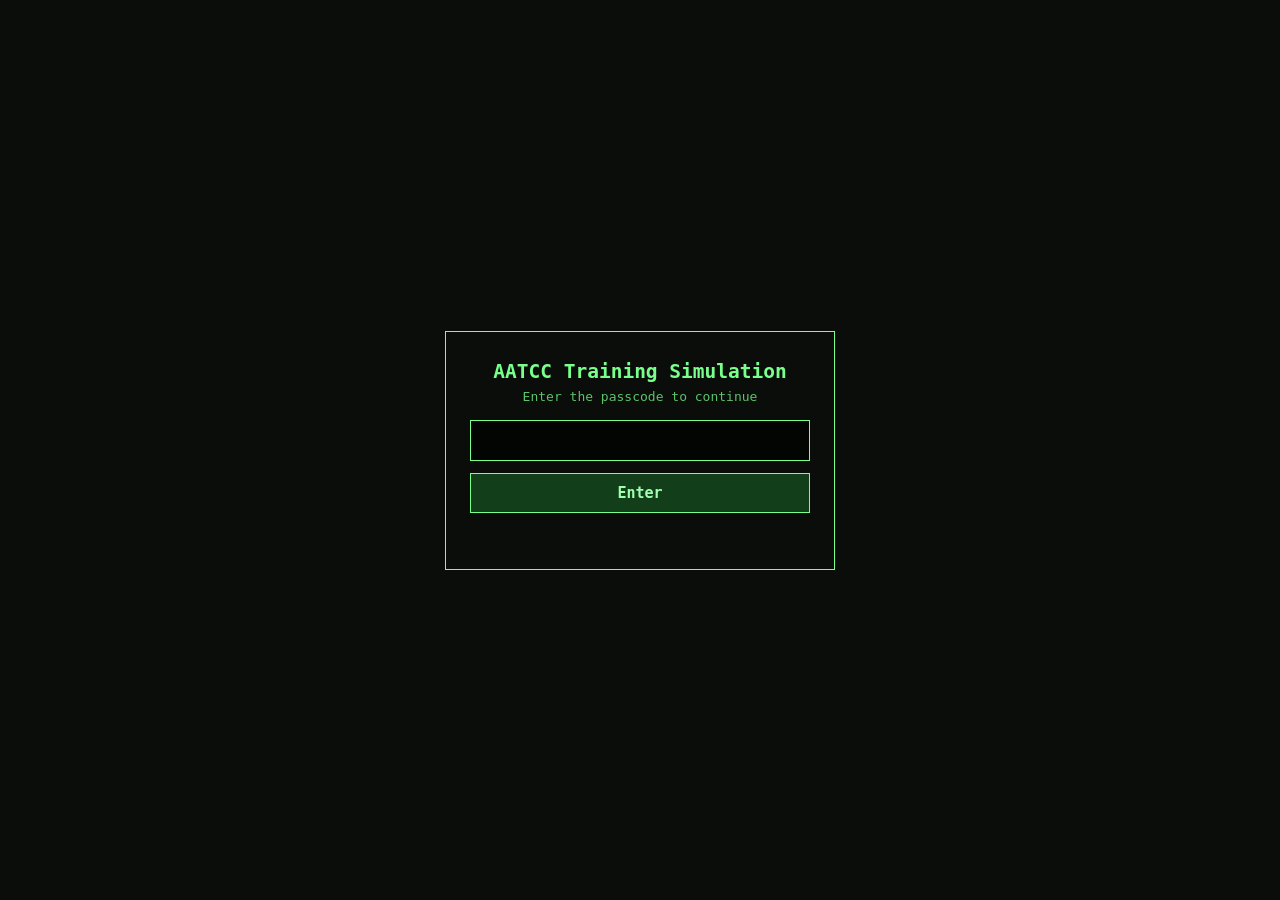
==== index.html @ 436583aa "v97: SPLAT-T range/bearing lines (T start/hold, C clear) on Marshal, Approach and Instructor via sha" ====
<!doctype html><html><head>
<script src="gate.js"></script>
<link rel="apple-touch-icon" href="apple-touch-icon.png">
<link rel="icon" type="image/png" sizes="192x192" href="approach-192.png">
<meta name="apple-mobile-web-app-title" content="AATCC Training Simulation Prototype"><meta charset="utf-8"><meta name="viewport" content="width=device-width,initial-scale=1"><title>AATCC Training Simulation Prototype</title><meta name="theme-color" content="#0b0d0b"><style>body{background:#0b0d0b;color:rgb(120,255,140);font-family:monospace;text-align:center;padding:40px}a{display:block;margin:20px auto;max-width:320px;padding:18px;border:1px solid rgb(120,255,140);color:rgb(120,255,140);text-decoration:none;font-size:20px}a.intro{border-color:#ffbf3c;color:#ffd27a;background:#1a1606;margin-bottom:34px}a.intro small,a.pbk small{display:block;font-size:13px;opacity:.8;margin-top:4px}a.pbk{margin-top:34px;border-color:#7fe3ff;color:#a8efff;background:#06161a}
#bHelp{display:block;margin:14px auto 0;max-width:320px;width:100%;padding:12px;background:transparent;border:1px dashed rgba(120,255,140,.6);color:rgba(160,255,175,.85);font:16px monospace;cursor:pointer}#bHelp:hover,a:hover{background:#0f1a10}
#hov{position:fixed;inset:0;background:rgba(3,6,3,.88);display:none;align-items:flex-start;justify-content:center;overflow-y:auto;z-index:50;padding:24px 12px}#hov.open{display:flex}
#hp{position:relative;max-width:680px;width:100%;text-align:left;background:#0b0d0b;border:1px solid rgb(120,255,140);padding:18px 20px 20px;line-height:1.5;font-size:14px;color:rgb(190,255,200)}
#hp h2{margin:0 0 4px;color:rgb(120,255,140);font-size:20px}#hp h3{margin:18px 0 6px;color:rgb(120,255,140);font-size:15px;border-bottom:1px solid rgba(120,255,140,.3);padding-bottom:3px}
#hp p{margin:6px 0}#hp ul{margin:4px 0;padding-left:20px}#hp li{margin:3px 0}#hp b{color:#eaffee}#hp code{background:#142014;padding:0 4px;border:1px solid rgba(120,255,140,.3)}
#hp a{display:inline;margin:0;padding:0;border:0;font-size:inherit;text-decoration:underline;max-width:none}
.tabs{display:flex;gap:6px;margin:10px 0 2px}.tabs button,.act{font:14px monospace;background:#0f1a10;color:rgb(160,255,175);border:1px solid rgba(120,255,140,.55);padding:7px 12px;cursor:pointer}.tabs button.on{background:#123a18;color:#eaffee;border-color:rgb(120,255,140)}
.act.warn{border-color:#ff5a6e;color:#ff8a9a;background:#1a0a0d}.act:hover{filter:brightness(1.2)}
#hx{position:absolute;top:10px;right:10px;font:18px monospace;background:transparent;color:rgb(120,255,140);border:1px solid rgba(120,255,140,.5);width:34px;height:34px;cursor:pointer}
.pos{display:inline-block;min-width:92px;font-weight:bold}.red{color:#ff5a6e}.slv{color:#c9ced6}.prp{color:#b48cff}.cop{color:#e0915a}.ins{color:#2ee6e6}
.set{display:flex;align-items:center;justify-content:space-between;gap:12px;padding:10px 0;border-bottom:1px solid rgba(120,255,140,.15)}.set small{display:block;opacity:.7}
.set input[type=checkbox]{width:22px;height:22px;accent-color:rgb(120,255,140)}#setMsg{min-height:1.4em;color:#ffd27a;margin-top:10px}
details{margin:6px 0;border:1px solid rgba(120,255,140,.2);padding:6px 10px}summary{cursor:pointer;color:#eaffee}
</style></head><body><h1>AATCC Training Simulation Prototype</h1><a class="intro" href="intro.html" target="_blank" rel="noopener">New here? Start the Intro<small>A guided first mission: the scope, the flow and phraseology</small></a><a href="instructor-controller.html" target="_blank" rel="noopener">Instructor</a><a href="final-controller-par-restyled.html" target="_blank" rel="noopener">Final</a><a href="approach-controller.html" target="_blank" rel="noopener">Approach</a><a href="marshal-controller.html" target="_blank" rel="noopener">Marshal</a>
<a class="pbk" href="playbook.html" target="_blank" rel="noopener">📖 Phraseology Playbook<small>The right calls for each position, with examples</small></a>
<button id="bHelp" type="button">⚙ Settings / Help</button>
<div id="hov" role="dialog" aria-modal="true" aria-label="Settings and help"><div id="hp">
<button id="hx" type="button" title="Close (Esc)">✕</button>
<h2>Settings / Help</h2>
<div class="tabs"><button type="button" data-t="help" class="on">Help</button><button type="button" data-t="set">Settings</button></div>
<div id="tHelp">
<h3>The positions</h3>
<ul>
<li><span class="pos red">Marshal</span> Red frequency. Checks arriving aircraft in, assigns marshal holding (radial, DME, angels) and expected approach times.</li>
<li><span class="pos slv">Approach</span> Silver frequency. Aircraft launch from the ship; you take radar contact, vector them, pass traffic and hand them to Final.</li>
<li><span class="pos prp">Final</span> <span class="prp">Purple</span> / <span class="cop">Copper</span> frequencies. Precision approach (PAR): course and glidepath calls down to the deck.</li>
<li><span class="pos ins">Instructor</span> Watches and commands the aircraft on the other scopes, pauses the sim, cuts radar and chooses when the next aircraft checks in.</li>
</ul>
<h3>Linking positions</h3>
<p>Open several positions in separate tabs or windows <b>on the same device and browser</b>. Choose <b>Link ON</b> on each start screen and they share traffic and the same BRC: <b>Link Marshal ↔ Approach</b> lets Marshal hand aircraft to Approach ("go silver"), where they check in on Silver; <b>Link to Final Control</b> on Marshal and Approach, and <b>Link to Marshal / Approach</b> on Final, let both hand aircraft to Final at the same time ("go purple"). Open the Instructor in another tab and pick Marshal, Approach or both; Final is always linked to it.</p>
<h3>Voice and microphone</h3>
<ul>
<li>Use <b>Chrome</b> (desktop or Android) or <b>Safari</b> (iPhone / iPad / Mac). Other browsers may not support speech recognition.</li>
<li>Allow the microphone when the browser asks. If you blocked it, re-enable it in the site settings (the lock or "aA" icon in the address bar).</li>
<li>Push to talk: <b>hold SPACE</b> or the big mic button, speak the whole call, then release.</li>
<li>Speak at a normal pace in a quiet room. Every scope also accepts typed commands.</li>
</ul>
<h3>Scope keys: SPLAT-T (Marshal, Approach, Instructor)</h3>
<ul>
<li>Point the mouse at a target and press <b>T</b>: a dashed line runs from the aircraft to the pointer with its bearing and range (<code>045/12.3 NM</code>).</li>
<li>Press <b>T</b> again to hold it: the end stays fixed and the line follows the aircraft, so the numbers update as it flies.</li>
<li>Press <b>C</b> over a line's aircraft or end to clear that line, anywhere else on the scope to clear all. Keys work only with the mouse on the scope and the command box empty.</li>
</ul>
<h3>Shorthand typing</h3>
<p>In a scope's command box, type <code>?</code> and press Enter to see the shorthand cheat sheet for that position.</p>
<h3>Data blocks (Marshal &amp; Approach)</h3>
<p>Accepted aircraft get a letter in the order you accept them, shown with a short callsign (<code>A LT21</code>). Type the letter first to talk to it: <code>A h270</code>. Ground speed is hidden at the start of each sim; type <code>gsp</code> once and it shows on every data block, including aircraft that arrive later. Type <code>gsp</code> again to hide it. One arrival per sim shows up as a primary target only: click it, then <code>sqn</code> (squawk normal) or <code>sq4521</code> brings its data block back.</p>
<h3>New to ATC?</h3>
<p>Start with the <a href="intro.html" target="_blank" rel="noopener">Intro</a>: a guided first mission with Aero covering the scope, the flow and phraseology.</p>
<h3>FAQ / troubleshooting</h3>
<details><summary>How do I get the latest version?</summary><p>Refresh the page (pull down on iPhone / iPad, or Ctrl+R / Cmd+R). The app always loads the newest files when you are online.</p></details>
<details><summary>Something still looks old or broken</summary><p>Open <b>Settings → Clear app cache and reload</b>. If that does not help, use <b>Reset all saved trainer data</b>.</p></details>
<details><summary>Positions are not linking</summary><p>All positions must be open in the same browser on the same device, with Link ON chosen on each start screen. Reload a tab that shows "not detected".</p></details>
<details><summary>Add it to my iPhone / iPad home screen</summary><p>In Safari tap <b>Share</b> → <b>Add to Home Screen</b>. Each position opens full screen like an app.</p></details>
<details><summary>The microphone does not work</summary><p>Check that the browser has microphone permission, that no other app is using the mic, and that you are using Chrome or Safari. You can always type the call instead.</p></details>
</div>
<div id="tSet" style="display:none">
<h3>Voice (all positions)</h3>
<div class="set"><label for="cOut">Pilot voices (spoken replies)<small>Applies to Marshal, Approach and Final</small></label><input type="checkbox" id="cOut"></div>
<div class="set"><label for="cIn">Voice input (push-to-talk)<small>Applies to Marshal, Approach and Final</small></label><input type="checkbox" id="cIn"></div>
<h3>App data</h3>
<div class="set"><span>Clear app cache and reload<small>Downloads fresh copies of every page (fixes an out-of-date app)</small></span><button type="button" class="act" id="bCache">Clear cache</button></div>
<div class="set"><span>Reset all saved trainer data<small>Clears saved settings, zoom, tutorials seen and link choice on this device. You stay signed in.</small></span><button type="button" class="act warn" id="bReset">Reset</button></div>
<div class="set"><span>Sign out<small>You will need the passcode again on this device</small></span><button type="button" class="act warn" id="bOut">Sign out</button></div>
<div id="setMsg"></div>
</div>
</div></div>
<script>
(function () {
  var $ = function (id) { return document.getElementById(id); }, ov = $('hov'), GATE = 'aatccGate', SK = ['mc_settings_v1', 'fcpar_settings_v1'];
  function tab(t) { document.querySelectorAll('.tabs button').forEach(function (b) { b.classList.toggle('on', b.dataset.t === t); }); $('tHelp').style.display = t === 'help' ? '' : 'none'; $('tSet').style.display = t === 'set' ? '' : 'none'; }
  function rd(k) { try { return JSON.parse(localStorage.getItem(k) || '{}') || {}; } catch (e) { return {}; } }
  function cur(f) { return SK.every(function (k) { return rd(k)[f] !== false; }); }
  function put(f, v) { SK.forEach(function (k) { var o = rd(k); o[f] = v; try { localStorage.setItem(k, JSON.stringify(o)); } catch (e) {} }); msg((f === 'voiceOut' ? 'Pilot voices ' : 'Voice input ') + (v ? 'on' : 'off') + ' for all positions. Reload any open position tab.'); }
  function msg(s) { $('setMsg').textContent = s; }
  function open(t) { $('cOut').checked = cur('voiceOut'); $('cIn').checked = cur('voiceIn'); msg(''); tab(t || 'help'); ov.classList.add('open'); }
  function close() { ov.classList.remove('open'); }
  $('bHelp').onclick = function () { open('help'); };
  $('hx').onclick = close; ov.addEventListener('click', function (e) { if (e.target === ov) close(); });
  addEventListener('keydown', function (e) { if (e.key === 'Escape' && ov.classList.contains('open')) close(); });
  document.querySelectorAll('.tabs button').forEach(function (b) { b.onclick = function () { tab(b.dataset.t); }; });
  $('cOut').onchange = function () { put('voiceOut', $('cOut').checked); };
  $('cIn').onchange = function () { put('voiceIn', $('cIn').checked); };
  $('bReset').onclick = function () {
    if (!confirm('Reset all saved trainer data on this device? Settings, zoom, tutorials seen and link choice go back to defaults. You stay signed in.')) return;
    var keep = null; try { keep = localStorage.getItem(GATE); localStorage.clear(); if (keep != null) localStorage.setItem(GATE, keep); } catch (e) {}
    try { sessionStorage.clear(); } catch (e) {}
    $('cOut').checked = $('cIn').checked = true; msg('Saved trainer data reset. Reload any open position tab.');
  };
  $('bOut').onclick = function () { if (!confirm('Sign out on this device?')) return; try { localStorage.removeItem(GATE); } catch (e) {} location.reload(); };
  $('bCache').onclick = function () {
    msg('Clearing cache…');
    var p = [];
    if (window.caches) p.push(caches.keys().then(function (ks) { return Promise.all(ks.map(function (k) { return caches.delete(k); })); }));
    if (navigator.serviceWorker) p.push(navigator.serviceWorker.getRegistrations().then(function (rs) { return Promise.all(rs.map(function (r) { return r.unregister(); })); }));
    Promise.all(p).catch(function () {}).then(function () { location.reload(); });
  };
  if (location.hash === '#help' || location.hash === '#settings') open(location.hash === '#settings' ? 'set' : 'help');
  window.__help = { open: open, close: close };
})();
</script>
</body></html>
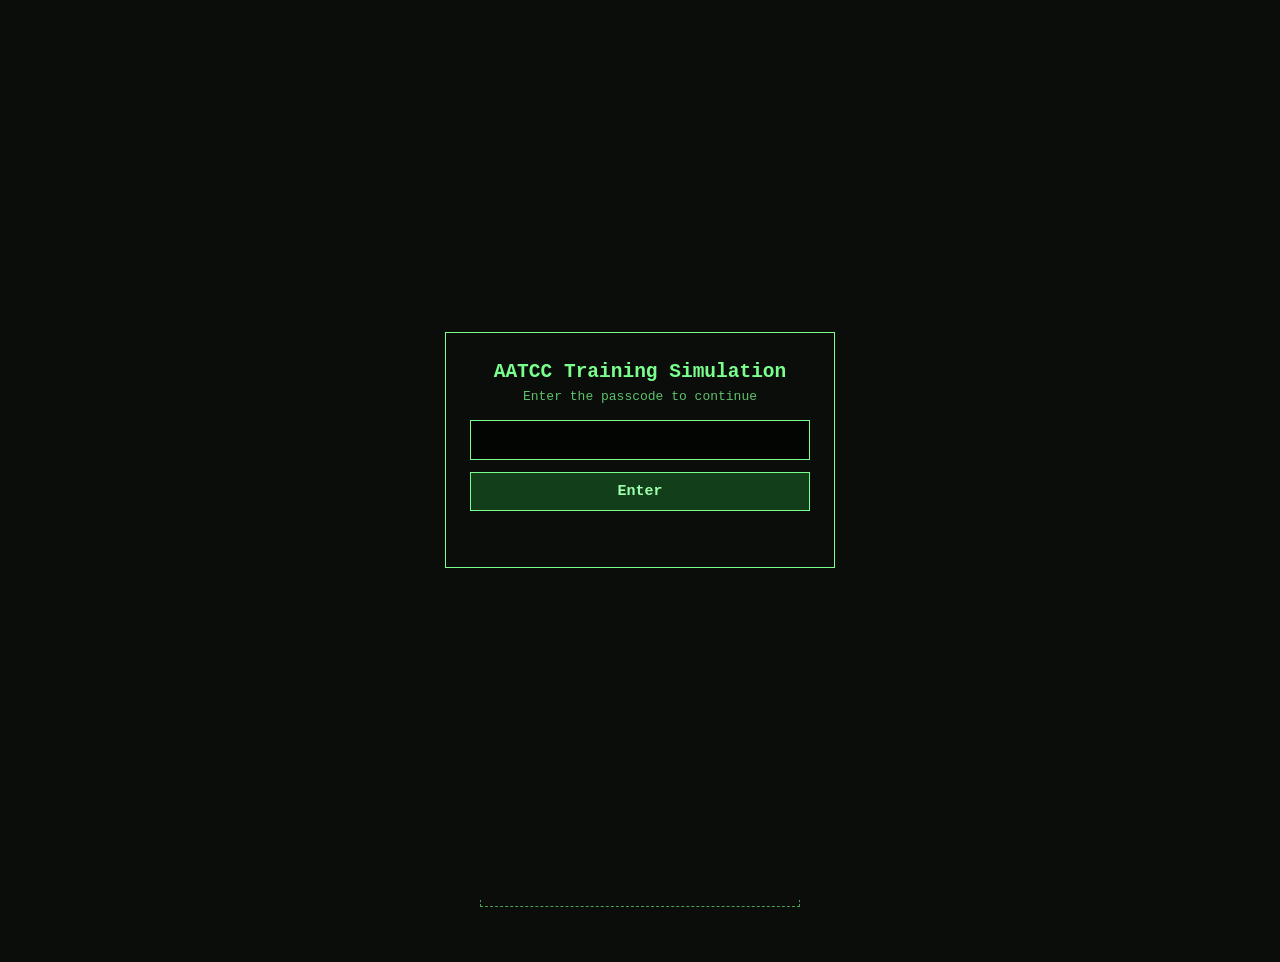
==== commit 46588bfa: "v114: Departure scope (Gator Departure, Teal), departures launch outbound, check-in hooks stubbed; T" ====
--- a/index.html
+++ b/index.html
@@ -1,5 +1,6 @@
 <!doctype html><html><head>
 <script src="gate.js"></script>
+<script src="shorthand.js"></script>
 <link rel="apple-touch-icon" href="apple-touch-icon.png">
 <link rel="icon" type="image/png" sizes="192x192" href="approach-192.png">
 <meta name="apple-mobile-web-app-title" content="AATCC Training Simulation Prototype"><meta charset="utf-8"><meta name="viewport" content="width=device-width,initial-scale=1"><title>AATCC Training Simulation Prototype</title><meta name="theme-color" content="#0b0d0b"><style>body{background:#0b0d0b;color:rgb(120,255,140);font-family:monospace;text-align:center;padding:40px}a{display:block;margin:20px auto;max-width:320px;padding:18px;border:1px solid rgb(120,255,140);color:rgb(120,255,140);text-decoration:none;font-size:20px}a.intro{border-color:#ffbf3c;color:#ffd27a;background:#1a1606;margin-bottom:34px}a.intro small,a.pbk small{display:block;font-size:13px;opacity:.8;margin-top:4px}a.pbk{margin-top:34px;border-color:#7fe3ff;color:#a8efff;background:#06161a}
@@ -16,8 +17,23 @@
 .set{display:flex;align-items:center;justify-content:space-between;gap:12px;padding:10px 0;border-bottom:1px solid rgba(120,255,140,.15)}.set small{display:block;opacity:.7}
 .set input[type=checkbox]{width:22px;height:22px;accent-color:rgb(120,255,140)}#setMsg{min-height:1.4em;color:#ffd27a;margin-top:10px}
 details{margin:6px 0;border:1px solid rgba(120,255,140,.2);padding:6px 10px}summary{cursor:pointer;color:#eaffee}
-</style></head><body><h1>AATCC Training Simulation Prototype</h1><a class="intro" href="intro.html" target="_blank" rel="noopener">New here? Start the Intro<small>A guided first mission: the scope, the flow and phraseology</small></a><a href="instructor-controller.html" target="_blank" rel="noopener">Instructor</a><a href="final-controller-par-restyled.html" target="_blank" rel="noopener">Final</a><a href="approach-controller.html" target="_blank" rel="noopener">Approach</a><a href="marshal-controller.html" target="_blank" rel="noopener">Marshal</a>
-<a class="pbk" href="playbook.html" target="_blank" rel="noopener">📖 Phraseology Playbook<small>The right calls for each position, with examples</small></a>
+#shIdx{max-width:680px;margin:14px auto 0;text-align:left;border:1px solid #ffd27a88;background:#141206;padding:0}
+#shIdx>summary{padding:14px 16px;color:#ffd27a;font-size:18px;text-align:center;list-style-position:inside}#shIdx>summary small{display:block;font-size:13px;opacity:.8;margin-top:4px;color:#ffe2a8}
+#shIdx[open]>summary{border-bottom:1px solid #ffd27a44}
+#shQ{display:block;width:calc(100% - 24px);margin:10px 12px 4px;padding:9px 10px;font:15px monospace;background:#030503;color:#eaffee;border:1px solid rgb(120,255,140);outline:none;box-sizing:border-box}
+.shTip{margin:6px 12px;font-size:12.5px;color:rgba(190,255,200,.8);line-height:1.45}.shTip b{color:#eaffee}
+#shList{padding:2px 12px 6px}.shr{display:grid;grid-template-columns:84px 1fr;gap:2px 10px;padding:6px 0;border-bottom:1px solid rgba(120,255,140,.15);font-size:13.5px;line-height:1.4}
+.shr code{color:#ffd27a;font-weight:bold;word-break:break-all}.shr span{color:#eaffee}.shr small{grid-column:2;font-size:11px;color:rgba(160,255,175,.65)}
+.shNo{color:#ffd27a;padding:8px 0}
+#shIdx a.shAll{font-size:14px;padding:10px;margin:8px 12px 12px;max-width:none;text-align:center}
+</style></head><body><h1>AATCC Training Simulation Prototype</h1><a class="intro" href="intro.html" target="_blank" rel="noopener">New here? Start the Intro<small>A guided first mission: the scope, the flow and phraseology</small></a><a href="instructor-controller.html" target="_blank" rel="noopener">Instructor</a><a href="final-controller-par-restyled.html" target="_blank" rel="noopener">Final</a><a href="departure-controller.html" target="_blank" rel="noopener">Departure</a><a href="approach-controller.html" target="_blank" rel="noopener">Approach</a><a href="marshal-controller.html" target="_blank" rel="noopener">Marshal</a>
+<a class="pbk" href="playbook.html" target="_blank" rel="noopener">Phraseology Playbook<small>The right calls for each position, with examples</small></a>
+<details id="shIdx"><summary>Shorthand Commands<small>Every typed code and what it expands to</small></summary>
+<input id="shQ" type="search" placeholder="Search codes, e.g. heading, angels, lh2" autocomplete="off" aria-label="Search shorthand codes">
+<p class="shTip">Typed in a scope's command box only. Start with a callsign (<b>lt21</b>, <b>ea48</b>, helos <b>vn312</b>, digits <b>21</b>, or an accept letter <b>A</b>), then chain codes with spaces: <b>lt21 l180 ta1.2 du</b>. Type <b>?</b> on a scope to see the list there.</p>
+<div id="shList"></div>
+<a class="shAll" href="playbook.html#shorthand" target="_blank" rel="noopener">Open the list in the Playbook</a>
+</details>
 <button id="bHelp" type="button">⚙ Settings / Help</button>
 <div id="hov" role="dialog" aria-modal="true" aria-label="Settings and help"><div id="hp">
 <button id="hx" type="button" title="Close (Esc)">✕</button>
@@ -104,4 +120,20 @@
   window.__help = { open: open, close: close };
 })();
 </script>
+<script>
+(function () {   // v101: shorthand list, generated from shorthand.js so it stays in sync
+  var $ = function (id) { return document.getElementById(id); };
+  var P = { marshal: 'Marshal', approach: 'Approach', final: 'Final' };
+  var rows = []; try { rows = window.Shorthand && Shorthand.rows ? Shorthand.rows() : []; } catch (e) {}
+  function esc(s) { return String(s).replace(/&/g, '&amp;').replace(/</g, '&lt;').replace(/>/g, '&gt;'); }
+  function draw() {
+    var q = ($('shQ').value || '').trim().toLowerCase(), w = q.split(/\s+/).filter(Boolean);
+    var hit = rows.filter(function (r) { var t = (r.code + ' ' + r.meaning + ' ' + (r.expands || '') + ' ' + r.scopes.join(' ')).toLowerCase(); return w.every(function (x) { return t.indexOf(x) >= 0; }); });
+    $('shList').innerHTML = hit.length ? hit.map(function (r) { return '<div class="shr"><code>' + esc(r.code) + '</code><span>' + esc(r.meaning) + '</span><small>' + r.scopes.map(function (s) { return P[s]; }).join(' · ') + '</small></div>'; }).join('')
+      : '<div class="shNo">' + (rows.length ? 'No codes match.' : 'Shorthand list unavailable.') + '</div>';
+  }
+  $('shQ').addEventListener('input', draw); draw();
+  window.__shIdx = { count: function () { return rows.length; } };
+})();
+</script>
 </body></html>
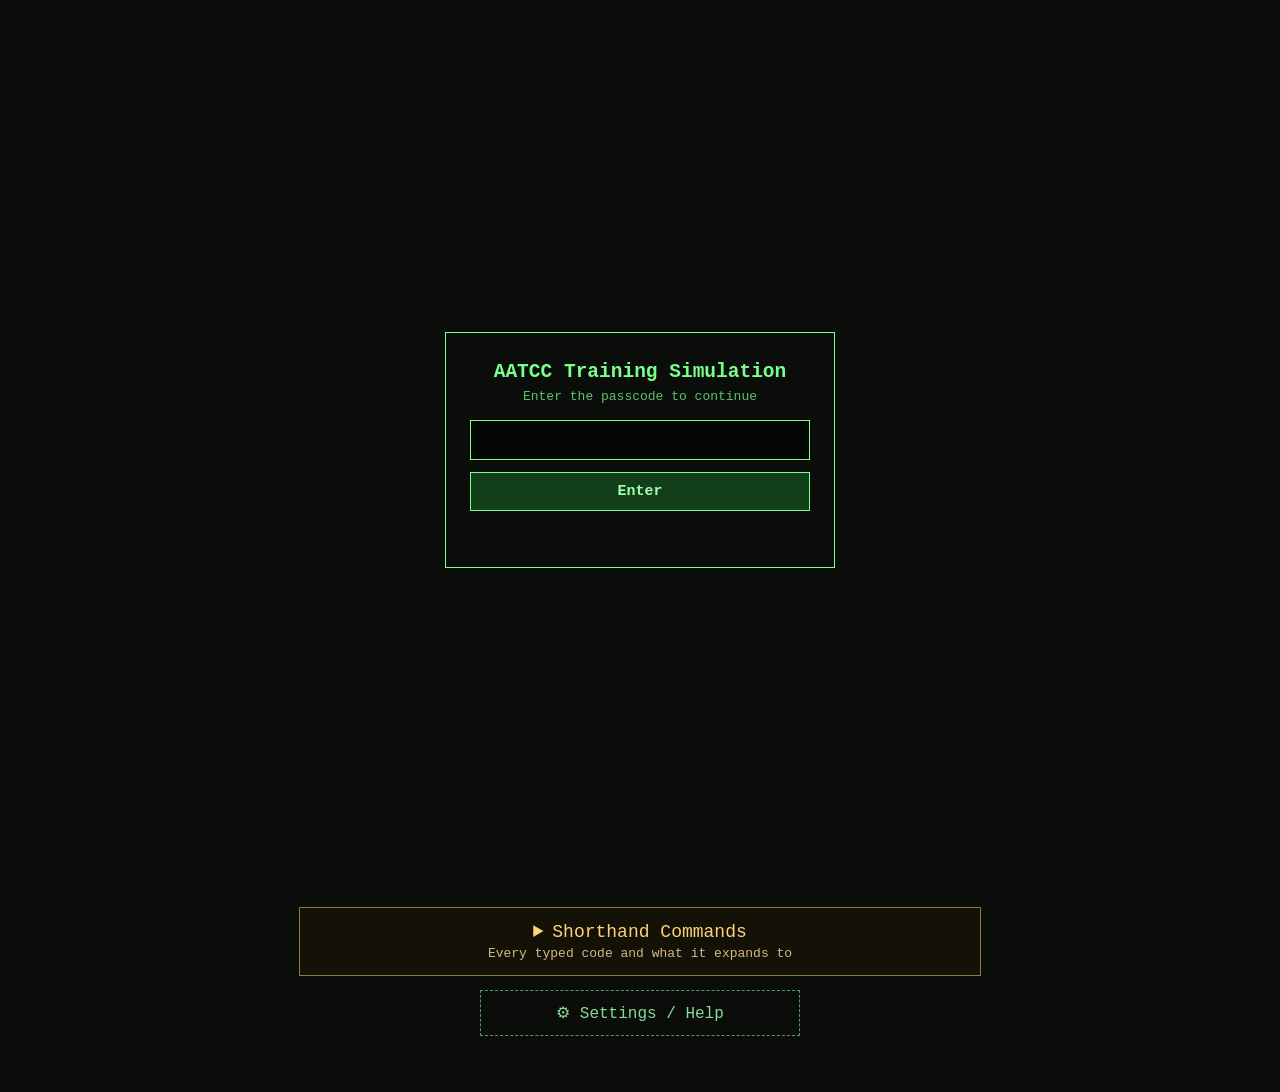
==== commit ae87b099: "v117: training log sheet + controller switcher (traininglog.js, logsheet.html); passcode gate per vi" ====
--- a/index.html
+++ b/index.html
@@ -26,13 +26,14 @@
 .shr code{color:#ffd27a;font-weight:bold;word-break:break-all}.shr span{color:#eaffee}.shr small{grid-column:2;font-size:11px;color:rgba(160,255,175,.65)}
 .shNo{color:#ffd27a;padding:8px 0}
 #shIdx a.shAll{font-size:14px;padding:10px;margin:8px 12px 12px;max-width:none;text-align:center}
-</style></head><body><h1>AATCC Training Simulation Prototype</h1><a class="intro" href="intro.html" target="_blank" rel="noopener">New here? Start the Intro<small>A guided first mission: the scope, the flow and phraseology</small></a><a href="instructor-controller.html" target="_blank" rel="noopener">Instructor</a><a href="final-controller-par-restyled.html" target="_blank" rel="noopener">Final</a><a href="departure-controller.html" target="_blank" rel="noopener">Departure</a><a href="approach-controller.html" target="_blank" rel="noopener">Approach</a><a href="marshal-controller.html" target="_blank" rel="noopener">Marshal</a>
-<a class="pbk" href="playbook.html" target="_blank" rel="noopener">Phraseology Playbook<small>The right calls for each position, with examples</small></a>
+</style></head><body><h1>AATCC Training Simulation Prototype</h1><a class="intro" href="intro.html" target="_blank" rel="opener">New here? Start the Intro<small>A guided first mission: the scope, the flow and phraseology</small></a><a href="instructor-controller.html" target="_blank" rel="opener">Instructor</a><a href="final-controller-par-restyled.html" target="_blank" rel="opener">Final</a><a href="departure-controller.html" target="_blank" rel="opener">Departure</a><a href="approach-controller.html" target="_blank" rel="opener">Approach</a><a href="marshal-controller.html" target="_blank" rel="opener">Marshal</a>
+<a class="pbk" href="playbook.html" target="_blank" rel="opener">Phraseology Playbook<small>The right calls for each position, with examples</small></a>
+<a class="pbk" href="logsheet.html" target="_blank" rel="opener">Log Sheet<small>Training time and grades per controller, saved on this computer only</small></a>
 <details id="shIdx"><summary>Shorthand Commands<small>Every typed code and what it expands to</small></summary>
 <input id="shQ" type="search" placeholder="Search codes, e.g. heading, angels, lh2" autocomplete="off" aria-label="Search shorthand codes">
 <p class="shTip">Typed in a scope's command box only. Start with a callsign (<b>lt21</b>, <b>ea48</b>, helos <b>vn312</b>, digits <b>21</b>, or an accept letter <b>A</b>), then chain codes with spaces: <b>lt21 l180 ta1.2 du</b>. Type <b>?</b> on a scope to see the list there.</p>
 <div id="shList"></div>
-<a class="shAll" href="playbook.html#shorthand" target="_blank" rel="noopener">Open the list in the Playbook</a>
+<a class="shAll" href="playbook.html#shorthand" target="_blank" rel="opener">Open the list in the Playbook</a>
 </details>
 <button id="bHelp" type="button">⚙ Settings / Help</button>
 <div id="hov" role="dialog" aria-modal="true" aria-label="Settings and help"><div id="hp">
@@ -67,7 +68,7 @@
 <h3>Data blocks (Marshal &amp; Approach)</h3>
 <p>Accepted aircraft get a letter in the order you accept them, shown with a short callsign (<code>A LT21</code>). Type the letter first to talk to it: <code>A h270</code>. Ground speed is hidden at the start of each sim; type <code>gsp</code> once and it shows on every data block, including aircraft that arrive later. Type <code>gsp</code> again to hide it. One arrival per sim shows up as a primary target only: click it, then <code>sqn</code> (squawk normal) or <code>sq4521</code> brings its data block back.</p>
 <h3>New to ATC?</h3>
-<p>Start with the <a href="intro.html" target="_blank" rel="noopener">Intro</a>: a guided first mission with Aero covering the scope, the flow and phraseology.</p>
+<p>Start with the <a href="intro.html" target="_blank" rel="opener">Intro</a>: a guided first mission with Aero covering the scope, the flow and phraseology.</p>
 <h3>FAQ / troubleshooting</h3>
 <details><summary>How do I get the latest version?</summary><p>Refresh the page (pull down on iPhone / iPad, or Ctrl+R / Cmd+R). The app always loads the newest files when you are online.</p></details>
 <details><summary>Something still looks old or broken</summary><p>Open <b>Settings → Clear app cache and reload</b>. If that does not help, use <b>Reset all saved trainer data</b>.</p></details>
@@ -108,7 +109,7 @@
     try { sessionStorage.clear(); } catch (e) {}
     $('cOut').checked = $('cIn').checked = true; msg('Saved trainer data reset. Reload any open position tab.');
   };
-  $('bOut').onclick = function () { if (!confirm('Sign out on this device?')) return; try { localStorage.removeItem(GATE); } catch (e) {} location.reload(); };
+  $('bOut').onclick = function () { if (!confirm('Sign out on this device?')) return; try { sessionStorage.removeItem(GATE); localStorage.removeItem(GATE); } catch (e) {} location.reload(); };
   $('bCache').onclick = function () {
     msg('Clearing cache…');
     var p = [];
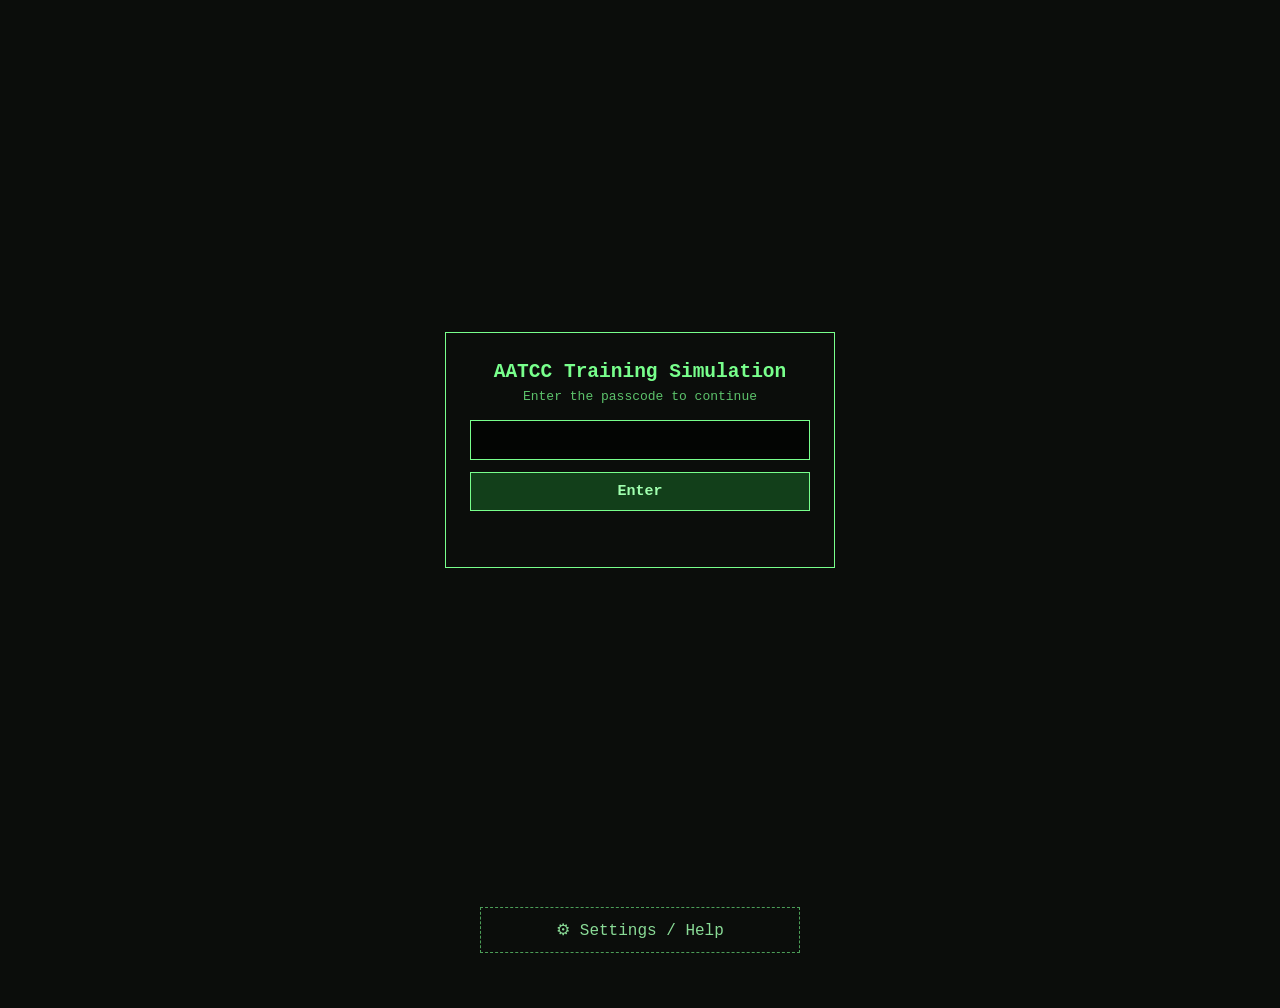
==== commit c99b6fdc: "v126: 30-min sessions, Marshal 8:00 flight, break splitting, ship-turn switches, typed handoff (A HN" ====
--- a/index.html
+++ b/index.html
@@ -1,6 +1,5 @@
 <!doctype html><html><head>
 <script src="gate.js"></script>
-<script src="shorthand.js"></script>
 <link rel="apple-touch-icon" href="apple-touch-icon.png">
 <link rel="icon" type="image/png" sizes="192x192" href="approach-192.png">
 <meta name="apple-mobile-web-app-title" content="AATCC Training Simulation Prototype"><meta charset="utf-8"><meta name="viewport" content="width=device-width,initial-scale=1"><title>AATCC Training Simulation Prototype</title><meta name="theme-color" content="#0b0d0b"><style>body{background:#0b0d0b;color:rgb(120,255,140);font-family:monospace;text-align:center;padding:40px}a{display:block;margin:20px auto;max-width:320px;padding:18px;border:1px solid rgb(120,255,140);color:rgb(120,255,140);text-decoration:none;font-size:20px}a.intro{border-color:#ffbf3c;color:#ffd27a;background:#1a1606;margin-bottom:34px}a.intro small,a.pbk small{display:block;font-size:13px;opacity:.8;margin-top:4px}a.pbk{margin-top:34px;border-color:#7fe3ff;color:#a8efff;background:#06161a}
@@ -17,24 +16,9 @@
 .set{display:flex;align-items:center;justify-content:space-between;gap:12px;padding:10px 0;border-bottom:1px solid rgba(120,255,140,.15)}.set small{display:block;opacity:.7}
 .set input[type=checkbox]{width:22px;height:22px;accent-color:rgb(120,255,140)}#setMsg{min-height:1.4em;color:#ffd27a;margin-top:10px}
 details{margin:6px 0;border:1px solid rgba(120,255,140,.2);padding:6px 10px}summary{cursor:pointer;color:#eaffee}
-#shIdx{max-width:680px;margin:14px auto 0;text-align:left;border:1px solid #ffd27a88;background:#141206;padding:0}
-#shIdx>summary{padding:14px 16px;color:#ffd27a;font-size:18px;text-align:center;list-style-position:inside}#shIdx>summary small{display:block;font-size:13px;opacity:.8;margin-top:4px;color:#ffe2a8}
-#shIdx[open]>summary{border-bottom:1px solid #ffd27a44}
-#shQ{display:block;width:calc(100% - 24px);margin:10px 12px 4px;padding:9px 10px;font:15px monospace;background:#030503;color:#eaffee;border:1px solid rgb(120,255,140);outline:none;box-sizing:border-box}
-.shTip{margin:6px 12px;font-size:12.5px;color:rgba(190,255,200,.8);line-height:1.45}.shTip b{color:#eaffee}
-#shList{padding:2px 12px 6px}.shr{display:grid;grid-template-columns:84px 1fr;gap:2px 10px;padding:6px 0;border-bottom:1px solid rgba(120,255,140,.15);font-size:13.5px;line-height:1.4}
-.shr code{color:#ffd27a;font-weight:bold;word-break:break-all}.shr span{color:#eaffee}.shr small{grid-column:2;font-size:11px;color:rgba(160,255,175,.65)}
-.shNo{color:#ffd27a;padding:8px 0}
-#shIdx a.shAll{font-size:14px;padding:10px;margin:8px 12px 12px;max-width:none;text-align:center}
 </style></head><body><h1>AATCC Training Simulation Prototype</h1><a class="intro" href="intro.html" target="_blank" rel="opener">New here? Start the Intro<small>A guided first mission: the scope, the flow and phraseology</small></a><a href="instructor-controller.html" target="_blank" rel="opener">Instructor</a><a href="final-controller-par-restyled.html" target="_blank" rel="opener">Final</a><a href="departure-controller.html" target="_blank" rel="opener">Departure</a><a href="approach-controller.html" target="_blank" rel="opener">Approach</a><a href="marshal-controller.html" target="_blank" rel="opener">Marshal</a>
 <a class="pbk" href="playbook.html" target="_blank" rel="opener">Phraseology Playbook<small>The right calls for each position, with examples</small></a>
 <a class="pbk" href="logsheet.html" target="_blank" rel="opener">Log Sheet<small>Training time and grades per controller, saved on this computer only</small></a>
-<details id="shIdx"><summary>Shorthand Commands<small>Every typed code and what it expands to</small></summary>
-<input id="shQ" type="search" placeholder="Search codes, e.g. heading, angels, lh2" autocomplete="off" aria-label="Search shorthand codes">
-<p class="shTip">Typed in a scope's command box only. Start with a callsign (<b>lt21</b>, <b>ea48</b>, helos <b>vn312</b>, digits <b>21</b>, or an accept letter <b>A</b>), then chain codes with spaces: <b>lt21 l180 ta1.2 du</b>. Type <b>?</b> on a scope to see the list there.</p>
-<div id="shList"></div>
-<a class="shAll" href="playbook.html#shorthand" target="_blank" rel="opener">Open the list in the Playbook</a>
-</details>
 <button id="bHelp" type="button">⚙ Settings / Help</button>
 <div id="hov" role="dialog" aria-modal="true" aria-label="Settings and help"><div id="hp">
 <button id="hx" type="button" title="Close (Esc)">✕</button>
@@ -64,7 +48,7 @@
 <li>Press <b>C</b> over a line's aircraft or end to clear that line, anywhere else on the scope to clear all. Keys work only with the mouse on the scope and the command box empty.</li>
 </ul>
 <h3>Shorthand typing</h3>
-<p>In a scope's command box, type <code>?</code> and press Enter to see the shorthand cheat sheet for that position.</p>
+<p>In a scope's command box, type <code>?</code> and press Enter to see the shorthand cheat sheet for that position. The full list of typed codes is on the <b>Shorthand</b> tab of the Phraseology Playbook.</p>
 <h3>Data blocks (Marshal &amp; Approach)</h3>
 <p>Accepted aircraft get a letter in the order you accept them, shown with a short callsign (<code>A LT21</code>). Type the letter first to talk to it: <code>A h270</code>. Ground speed is hidden at the start of each sim; type <code>gsp</code> once and it shows on every data block, including aircraft that arrive later. Type <code>gsp</code> again to hide it. One arrival per sim shows up as a primary target only: click it, then <code>sqn</code> (squawk normal) or <code>sq4521</code> brings its data block back.</p>
 <h3>New to ATC?</h3>
@@ -121,20 +105,4 @@
   window.__help = { open: open, close: close };
 })();
 </script>
-<script>
-(function () {   // v101: shorthand list, generated from shorthand.js so it stays in sync
-  var $ = function (id) { return document.getElementById(id); };
-  var P = { marshal: 'Marshal', approach: 'Approach', final: 'Final' };
-  var rows = []; try { rows = window.Shorthand && Shorthand.rows ? Shorthand.rows() : []; } catch (e) {}
-  function esc(s) { return String(s).replace(/&/g, '&amp;').replace(/</g, '&lt;').replace(/>/g, '&gt;'); }
-  function draw() {
-    var q = ($('shQ').value || '').trim().toLowerCase(), w = q.split(/\s+/).filter(Boolean);
-    var hit = rows.filter(function (r) { var t = (r.code + ' ' + r.meaning + ' ' + (r.expands || '') + ' ' + r.scopes.join(' ')).toLowerCase(); return w.every(function (x) { return t.indexOf(x) >= 0; }); });
-    $('shList').innerHTML = hit.length ? hit.map(function (r) { return '<div class="shr"><code>' + esc(r.code) + '</code><span>' + esc(r.meaning) + '</span><small>' + r.scopes.map(function (s) { return P[s]; }).join(' · ') + '</small></div>'; }).join('')
-      : '<div class="shNo">' + (rows.length ? 'No codes match.' : 'Shorthand list unavailable.') + '</div>';
-  }
-  $('shQ').addEventListener('input', draw); draw();
-  window.__shIdx = { count: function () { return rows.length; } };
-})();
-</script>
 </body></html>
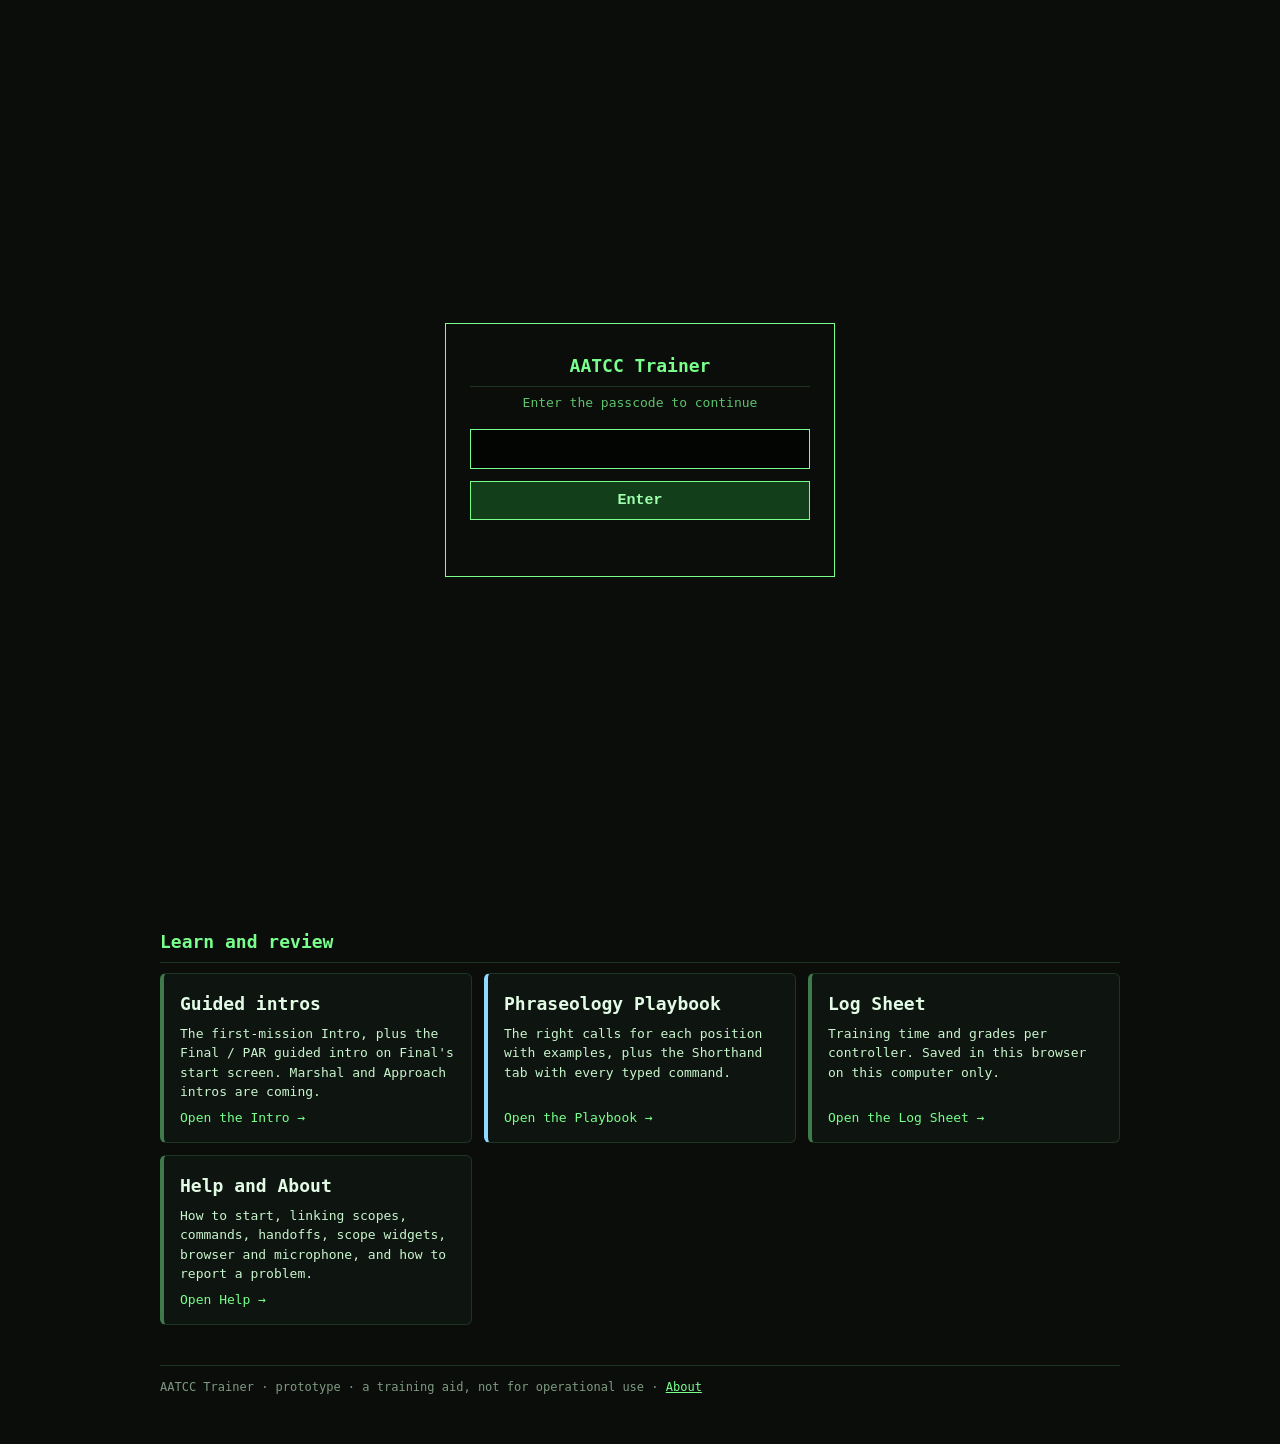
==== commit 4bb2465f: "v129: shared aatcc-theme.css (one look + AATCC Trainer header with Home/Help on every page), new lan" ====
--- a/index.html
+++ b/index.html
@@ -1,96 +1,91 @@
-<!doctype html><html><head>
+<!doctype html><html lang="en"><head>
 <script src="gate.js"></script>
 <link rel="apple-touch-icon" href="apple-touch-icon.png">
 <link rel="icon" type="image/png" sizes="192x192" href="approach-192.png">
-<meta name="apple-mobile-web-app-title" content="AATCC Training Simulation Prototype"><meta charset="utf-8"><meta name="viewport" content="width=device-width,initial-scale=1"><title>AATCC Training Simulation Prototype</title><meta name="theme-color" content="#0b0d0b"><style>body{background:#0b0d0b;color:rgb(120,255,140);font-family:monospace;text-align:center;padding:40px}a{display:block;margin:20px auto;max-width:320px;padding:18px;border:1px solid rgb(120,255,140);color:rgb(120,255,140);text-decoration:none;font-size:20px}a.intro{border-color:#ffbf3c;color:#ffd27a;background:#1a1606;margin-bottom:34px}a.intro small,a.pbk small{display:block;font-size:13px;opacity:.8;margin-top:4px}a.pbk{margin-top:34px;border-color:#7fe3ff;color:#a8efff;background:#06161a}
-#bHelp{display:block;margin:14px auto 0;max-width:320px;width:100%;padding:12px;background:transparent;border:1px dashed rgba(120,255,140,.6);color:rgba(160,255,175,.85);font:16px monospace;cursor:pointer}#bHelp:hover,a:hover{background:#0f1a10}
+<meta name="apple-mobile-web-app-title" content="AATCC Trainer"><meta charset="utf-8"><meta name="viewport" content="width=device-width,initial-scale=1"><title>AATCC Trainer</title><meta name="theme-color" content="#0b0d0b">
+<link rel="stylesheet" href="aatcc-theme.css">
+<style>
+.hero{padding:30px 0 6px}.hero h1{margin:0 0 8px;font-size:28px;letter-spacing:.03em}.hero p{margin:0;max-width:720px;font-size:15px;color:var(--at-text)}
+.hero .at-muted{margin-top:8px;font-size:13px}
+.start{display:flex;align-items:center;gap:18px;flex-wrap:wrap;margin:22px 0 4px;padding:18px 20px;border:1px solid #6b5420;border-radius:var(--at-radius);background:#141206;text-decoration:none;color:var(--at-text)}
+.start:hover{border-color:var(--at-amber);background:#1a1606}
+.start>div{flex:1 1 380px}.start b{display:block;font-size:18px;color:#ffd27a}.start span.d{font-size:13px;color:var(--at-text)}.start .go{margin-left:auto;color:#ffd27a;font-weight:bold;white-space:nowrap}
+.grid{display:grid;grid-template-columns:repeat(auto-fill,minmax(270px,1fr));gap:12px}
+a.card{display:flex;flex-direction:column;gap:6px;min-height:150px;padding:16px 16px 14px;box-sizing:border-box;border:1px solid var(--at-line);border-left:4px solid var(--c,var(--at-line2));border-radius:var(--at-radius);background:var(--at-panel);color:var(--at-text);text-decoration:none}
+a.card:hover{background:var(--at-hov);border-color:var(--at-line2);border-left-color:var(--c,var(--at-accent))}
+a.card:focus-visible{outline:2px solid var(--at-accent);outline-offset:2px}
+.card .t{display:flex;align-items:center;gap:8px;font-size:18px;font-weight:bold;color:var(--at-strong)}
+.card .f{font-size:12px;letter-spacing:.05em;color:var(--c,var(--at-dim))}
+.card .d{font-size:13px;line-height:1.5;flex:1}
+.card .go{font-size:13px;color:var(--at-accent)}
+.c-red{--c:#ff5a6e}.c-slv{--c:#c9ced6}.c-prp{--c:#b48cff}.c-ins{--c:#2ee6e6}.c-tel{--c:#3fd6c8}.c-info{--c:var(--at-info)}
+.prp{color:#b48cff}.cop{color:#e0915a}
+/* settings dialog */
 #hov{position:fixed;inset:0;background:rgba(3,6,3,.88);display:none;align-items:flex-start;justify-content:center;overflow-y:auto;z-index:50;padding:24px 12px}#hov.open{display:flex}
-#hp{position:relative;max-width:680px;width:100%;text-align:left;background:#0b0d0b;border:1px solid rgb(120,255,140);padding:18px 20px 20px;line-height:1.5;font-size:14px;color:rgb(190,255,200)}
-#hp h2{margin:0 0 4px;color:rgb(120,255,140);font-size:20px}#hp h3{margin:18px 0 6px;color:rgb(120,255,140);font-size:15px;border-bottom:1px solid rgba(120,255,140,.3);padding-bottom:3px}
-#hp p{margin:6px 0}#hp ul{margin:4px 0;padding-left:20px}#hp li{margin:3px 0}#hp b{color:#eaffee}#hp code{background:#142014;padding:0 4px;border:1px solid rgba(120,255,140,.3)}
-#hp a{display:inline;margin:0;padding:0;border:0;font-size:inherit;text-decoration:underline;max-width:none}
-.tabs{display:flex;gap:6px;margin:10px 0 2px}.tabs button,.act{font:14px monospace;background:#0f1a10;color:rgb(160,255,175);border:1px solid rgba(120,255,140,.55);padding:7px 12px;cursor:pointer}.tabs button.on{background:#123a18;color:#eaffee;border-color:rgb(120,255,140)}
-.act.warn{border-color:#ff5a6e;color:#ff8a9a;background:#1a0a0d}.act:hover{filter:brightness(1.2)}
-#hx{position:absolute;top:10px;right:10px;font:18px monospace;background:transparent;color:rgb(120,255,140);border:1px solid rgba(120,255,140,.5);width:34px;height:34px;cursor:pointer}
-.pos{display:inline-block;min-width:92px;font-weight:bold}.red{color:#ff5a6e}.slv{color:#c9ced6}.prp{color:#b48cff}.cop{color:#e0915a}.ins{color:#2ee6e6}
-.set{display:flex;align-items:center;justify-content:space-between;gap:12px;padding:10px 0;border-bottom:1px solid rgba(120,255,140,.15)}.set small{display:block;opacity:.7}
-.set input[type=checkbox]{width:22px;height:22px;accent-color:rgb(120,255,140)}#setMsg{min-height:1.4em;color:#ffd27a;margin-top:10px}
-details{margin:6px 0;border:1px solid rgba(120,255,140,.2);padding:6px 10px}summary{cursor:pointer;color:#eaffee}
-</style></head><body><h1>AATCC Training Simulation Prototype</h1><a class="intro" href="intro.html" target="_blank" rel="opener">New here? Start the Intro<small>A guided first mission: the scope, the flow and phraseology</small></a><a href="instructor-controller.html" target="_blank" rel="opener">Instructor</a><a href="final-controller-par-restyled.html" target="_blank" rel="opener">Final</a><a href="departure-controller.html" target="_blank" rel="opener">Departure</a><a href="approach-controller.html" target="_blank" rel="opener">Approach</a><a href="marshal-controller.html" target="_blank" rel="opener">Marshal</a>
-<a class="pbk" href="playbook.html" target="_blank" rel="opener">Phraseology Playbook<small>The right calls for each position, with examples</small></a>
-<a class="pbk" href="logsheet.html" target="_blank" rel="opener">Log Sheet<small>Training time and grades per controller, saved on this computer only</small></a>
-<button id="bHelp" type="button">⚙ Settings / Help</button>
-<div id="hov" role="dialog" aria-modal="true" aria-label="Settings and help"><div id="hp">
+#hp{position:relative;max-width:620px;width:100%;text-align:left;background:var(--at-panel);border:1px solid var(--at-line2);border-radius:var(--at-radius);padding:18px 20px 20px;line-height:1.5}
+#hp h2{margin:0 0 4px;border:0}#hp h3{margin:18px 0 6px;color:var(--at-accent);font-size:15px;border-bottom:1px solid var(--at-line);padding-bottom:3px}
+#hx{position:absolute;top:10px;right:10px;font:18px var(--at-font);background:transparent;color:var(--at-text);border:1px solid var(--at-line2);border-radius:4px;width:34px;height:34px;cursor:pointer}
+.set{display:flex;align-items:center;justify-content:space-between;gap:12px;padding:10px 0;border-bottom:1px solid var(--at-line)}.set small{display:block;color:var(--at-dim)}
+.set input[type=checkbox]{width:22px;height:22px;accent-color:var(--at-accent)}#setMsg{min-height:1.4em;color:#ffd27a;margin-top:10px}
+.act{font:14px var(--at-font)}
+</style></head><body class="at-doc">
+<div class="at-bar"><a class="at-brand" href="index.html"><span class="at-mark"></span><span class="at-name">AATCC Trainer</span></a><span class="at-page">Home</span><span class="at-sp"></span>
+<nav class="at-nav"><a class="at-btn" href="help.html">? Help</a><button class="at-btn" id="bHelp" type="button">⚙ Settings</button></nav></div>
+<main class="at-wrap">
+<section class="hero"><h1>Amphibious air traffic control training</h1>
+<p>Radar scopes for practicing AATCC aboard USS Wasp: check aircraft in at Marshal, vector them on Approach and talk them down on the Final PAR, by voice or by typing. Open each position in its own tab and link them to run a full recovery together.</p>
+<p class="at-muted">A training aid. Not for operational use.</p></section>
+<a class="start" href="intro.html" target="_blank" rel="opener"><div><b>New here? Start the guided Intro</b><span class="d">About 20 minutes with Aero: the radar scope, the flow of a recovery and the radio calls, then you bring one aircraft aboard yourself.</span></div><span class="go">Start ▸</span></a>
+<h2>Positions</h2>
+<div class="grid">
+<a class="card c-red" href="marshal-controller.html" target="_blank" rel="opener"><span class="t">Marshal</span><span class="f">RED FREQUENCY</span><span class="d">Check arrivals in, assign marshal holding and expected approach times, then hand them to Approach or Final.</span><span class="go">Open Marshal →</span></a>
+<a class="card c-slv" href="approach-controller.html" target="_blank" rel="opener"><span class="t">Approach</span><span class="f">SILVER FREQUENCY</span><span class="d">Take radar contact on launches and handoffs, vector up to 4 aircraft and hand them to Final.</span><span class="go">Open Approach →</span></a>
+<a class="card c-prp" href="final-controller-par-restyled.html" target="_blank" rel="opener"><span class="t">Final / PAR</span><span class="f"><span class="prp">PURPLE</span> / <span class="cop">COPPER</span> FREQUENCY</span><span class="d">Precision approach: course and glidepath calls down to the deck. Includes a guided intro with Aero on its start screen.</span><span class="go">Open Final →</span></a>
+<a class="card c-ins" href="instructor-controller.html" target="_blank" rel="opener"><span class="t">Instructor</span><span class="f">INSTRUCTOR VIEW</span><span class="d">Watch and command the aircraft on the linked scopes, pause the session, cut radar and choose when the next aircraft checks in.</span><span class="go">Open Instructor →</span></a>
+<a class="card c-tel" href="departure-controller.html" target="_blank" rel="opener"><span class="t">Departure <span class="at-tag test">TEST SCOPE</span></span><span class="f">TEAL FREQUENCY</span><span class="d">Departure position, still being built. No intro yet; expect changes.</span><span class="go">Open Departure →</span></a>
+</div>
+<h2>Learn and review</h2>
+<div class="grid">
+<a class="card" href="intro.html" target="_blank" rel="opener"><span class="t">Guided intros</span><span class="d">The first-mission Intro, plus the Final / PAR guided intro on Final's start screen. Marshal and Approach intros are coming.</span><span class="go">Open the Intro →</span></a>
+<a class="card c-info" href="playbook.html" target="_blank" rel="opener"><span class="t">Phraseology Playbook</span><span class="d">The right calls for each position with examples, plus the Shorthand tab with every typed command.</span><span class="go">Open the Playbook →</span></a>
+<a class="card" href="logsheet.html" target="_blank" rel="opener"><span class="t">Log Sheet</span><span class="d">Training time and grades per controller. Saved in this browser on this computer only.</span><span class="go">Open the Log Sheet →</span></a>
+<a class="card" href="help.html" target="_blank" rel="opener"><span class="t">Help and About</span><span class="d">How to start, linking scopes, commands, handoffs, scope widgets, browser and microphone, and how to report a problem.</span><span class="go">Open Help →</span></a>
+</div>
+<div class="at-foot">AATCC Trainer · prototype · a training aid, not for operational use · <a href="help.html#about">About</a></div>
+</main>
+<div id="hov" role="dialog" aria-modal="true" aria-label="Settings"><div id="hp">
 <button id="hx" type="button" title="Close (Esc)">✕</button>
-<h2>Settings / Help</h2>
-<div class="tabs"><button type="button" data-t="help" class="on">Help</button><button type="button" data-t="set">Settings</button></div>
-<div id="tHelp">
-<h3>The positions</h3>
-<ul>
-<li><span class="pos red">Marshal</span> Red frequency. Checks arriving aircraft in, assigns marshal holding (radial, DME, angels) and expected approach times.</li>
-<li><span class="pos slv">Approach</span> Silver frequency. Aircraft launch from the ship; you take radar contact, vector them, pass traffic and hand them to Final.</li>
-<li><span class="pos prp">Final</span> <span class="prp">Purple</span> / <span class="cop">Copper</span> frequencies. Precision approach (PAR): course and glidepath calls down to the deck.</li>
-<li><span class="pos ins">Instructor</span> Watches and commands the aircraft on the other scopes, pauses the sim, cuts radar and chooses when the next aircraft checks in.</li>
-</ul>
-<h3>Linking positions</h3>
-<p>Open several positions in separate tabs or windows <b>on the same device and browser</b>. Choose <b>Link ON</b> on each start screen and they share traffic and the same BRC: <b>Link Marshal ↔ Approach</b> lets Marshal hand aircraft to Approach ("go silver"), where they check in on Silver; <b>Link to Final Control</b> on Marshal and Approach, and <b>Link to Marshal / Approach</b> on Final, let both hand aircraft to Final at the same time ("go purple"). Open the Instructor in another tab and pick Marshal, Approach or both; Final is always linked to it.</p>
-<h3>Voice and microphone</h3>
-<ul>
-<li>Use <b>Chrome</b> (desktop or Android) or <b>Safari</b> (iPhone / iPad / Mac). Other browsers may not support speech recognition.</li>
-<li>Allow the microphone when the browser asks. If you blocked it, re-enable it in the site settings (the lock or "aA" icon in the address bar).</li>
-<li>Push to talk: <b>hold SPACE</b> or the big mic button, speak the whole call, then release.</li>
-<li>Speak at a normal pace in a quiet room. Every scope also accepts typed commands.</li>
-</ul>
-<h3>Scope keys: SPLAT-T (Marshal, Approach, Instructor)</h3>
-<ul>
-<li>Point the mouse at a target and press <b>T</b>: a dashed line runs from the aircraft to the pointer with its bearing and range (<code>045/12.3 NM</code>).</li>
-<li>Press <b>T</b> again to hold it: the end stays fixed and the line follows the aircraft, so the numbers update as it flies.</li>
-<li>Press <b>C</b> over a line's aircraft or end to clear that line, anywhere else on the scope to clear all. Keys work only with the mouse on the scope and the command box empty.</li>
-</ul>
-<h3>Shorthand typing</h3>
-<p>In a scope's command box, type <code>?</code> and press Enter to see the shorthand cheat sheet for that position. The full list of typed codes is on the <b>Shorthand</b> tab of the Phraseology Playbook.</p>
-<h3>Data blocks (Marshal &amp; Approach)</h3>
-<p>Accepted aircraft get a letter in the order you accept them, shown with a short callsign (<code>A LT21</code>). Type the letter first to talk to it: <code>A h270</code>. Ground speed is hidden at the start of each sim; type <code>gsp</code> once and it shows on every data block, including aircraft that arrive later. Type <code>gsp</code> again to hide it. One arrival per sim shows up as a primary target only: click it, then <code>sqn</code> (squawk normal) or <code>sq4521</code> brings its data block back.</p>
-<h3>New to ATC?</h3>
-<p>Start with the <a href="intro.html" target="_blank" rel="opener">Intro</a>: a guided first mission with Aero covering the scope, the flow and phraseology.</p>
-<h3>FAQ / troubleshooting</h3>
-<details><summary>How do I get the latest version?</summary><p>Refresh the page (pull down on iPhone / iPad, or Ctrl+R / Cmd+R). The app always loads the newest files when you are online.</p></details>
-<details><summary>Something still looks old or broken</summary><p>Open <b>Settings → Clear app cache and reload</b>. If that does not help, use <b>Reset all saved trainer data</b>.</p></details>
-<details><summary>Positions are not linking</summary><p>All positions must be open in the same browser on the same device, with Link ON chosen on each start screen. Reload a tab that shows "not detected".</p></details>
-<details><summary>Add it to my iPhone / iPad home screen</summary><p>In Safari tap <b>Share</b> → <b>Add to Home Screen</b>. Each position opens full screen like an app.</p></details>
-<details><summary>The microphone does not work</summary><p>Check that the browser has microphone permission, that no other app is using the mic, and that you are using Chrome or Safari. You can always type the call instead.</p></details>
-</div>
-<div id="tSet" style="display:none">
+<h2>Settings</h2>
+<div id="tSet">
 <h3>Voice (all positions)</h3>
 <div class="set"><label for="cOut">Pilot voices (spoken replies)<small>Applies to Marshal, Approach and Final</small></label><input type="checkbox" id="cOut"></div>
 <div class="set"><label for="cIn">Voice input (push-to-talk)<small>Applies to Marshal, Approach and Final</small></label><input type="checkbox" id="cIn"></div>
 <h3>App data</h3>
-<div class="set"><span>Clear app cache and reload<small>Downloads fresh copies of every page (fixes an out-of-date app)</small></span><button type="button" class="act" id="bCache">Clear cache</button></div>
-<div class="set"><span>Reset all saved trainer data<small>Clears saved settings, zoom, tutorials seen and link choice on this device. You stay signed in.</small></span><button type="button" class="act warn" id="bReset">Reset</button></div>
-<div class="set"><span>Sign out<small>You will need the passcode again on this device</small></span><button type="button" class="act warn" id="bOut">Sign out</button></div>
+<div class="set"><span>Clear app cache and reload<small>Downloads fresh copies of every page (fixes an out-of-date app)</small></span><button type="button" class="at-btn act" id="bCache">Clear cache</button></div>
+<div class="set"><span>Reset all saved trainer data<small>Clears saved settings, zoom, tutorials seen and link choice on this device. You stay signed in.</small></span><button type="button" class="at-btn act warn" id="bReset">Reset</button></div>
+<div class="set"><span>Sign out<small>You will need the passcode again on this device</small></span><button type="button" class="at-btn act warn" id="bOut">Sign out</button></div>
 <div id="setMsg"></div>
 </div>
 </div></div>
 <script>
 (function () {
   var $ = function (id) { return document.getElementById(id); }, ov = $('hov'), GATE = 'aatccGate', SK = ['mc_settings_v1', 'fcpar_settings_v1'];
-  function tab(t) { document.querySelectorAll('.tabs button').forEach(function (b) { b.classList.toggle('on', b.dataset.t === t); }); $('tHelp').style.display = t === 'help' ? '' : 'none'; $('tSet').style.display = t === 'set' ? '' : 'none'; }
+  function tab(t) { if (t === 'help') { location.href = 'help.html'; return false; } return true; }
   function rd(k) { try { return JSON.parse(localStorage.getItem(k) || '{}') || {}; } catch (e) { return {}; } }
   function cur(f) { return SK.every(function (k) { return rd(k)[f] !== false; }); }
   function put(f, v) { SK.forEach(function (k) { var o = rd(k); o[f] = v; try { localStorage.setItem(k, JSON.stringify(o)); } catch (e) {} }); msg((f === 'voiceOut' ? 'Pilot voices ' : 'Voice input ') + (v ? 'on' : 'off') + ' for all positions. Reload any open position tab.'); }
   function msg(s) { $('setMsg').textContent = s; }
-  function open(t) { $('cOut').checked = cur('voiceOut'); $('cIn').checked = cur('voiceIn'); msg(''); tab(t || 'help'); ov.classList.add('open'); }
+  function open(t) { if (!tab(t || 'set')) return; $('cOut').checked = cur('voiceOut'); $('cIn').checked = cur('voiceIn'); msg(''); ov.classList.add('open'); }
   function close() { ov.classList.remove('open'); }
-  $('bHelp').onclick = function () { open('help'); };
+  $('bHelp').onclick = function () { open('set'); };
   $('hx').onclick = close; ov.addEventListener('click', function (e) { if (e.target === ov) close(); });
   addEventListener('keydown', function (e) { if (e.key === 'Escape' && ov.classList.contains('open')) close(); });
-  document.querySelectorAll('.tabs button').forEach(function (b) { b.onclick = function () { tab(b.dataset.t); }; });
   $('cOut').onchange = function () { put('voiceOut', $('cOut').checked); };
   $('cIn').onchange = function () { put('voiceIn', $('cIn').checked); };
   $('bReset').onclick = function () {
     if (!confirm('Reset all saved trainer data on this device? Settings, zoom, tutorials seen and link choice go back to defaults. You stay signed in.')) return;
     var keep = null; try { keep = localStorage.getItem(GATE); localStorage.clear(); if (keep != null) localStorage.setItem(GATE, keep); } catch (e) {}
-    try { sessionStorage.clear(); } catch (e) {}
+    try { var g = sessionStorage.getItem(GATE); sessionStorage.clear(); if (g != null) sessionStorage.setItem(GATE, g); } catch (e) {}
     $('cOut').checked = $('cIn').checked = true; msg('Saved trainer data reset. Reload any open position tab.');
   };
   $('bOut').onclick = function () { if (!confirm('Sign out on this device?')) return; try { sessionStorage.removeItem(GATE); localStorage.removeItem(GATE); } catch (e) {} location.reload(); };
--- a/aatcc-theme.css
+++ b/aatcc-theme.css
@@ -0,0 +1,61 @@
+/* AATCC Trainer shared theme (v129). One palette, font stack, header bar, buttons, panels and links for every page.
+   Chrome only: nothing here touches the radar canvases, data blocks, handoff / frequency colors, alerts or course lines. */
+:root{
+  --at-bg:#0b0d0b; --at-bar:#060906; --at-panel:#0e140f; --at-panel2:#122016; --at-hov:#16261a;
+  --at-line:#1f3524; --at-line2:#3f7a4c; --at-accent:#78ff8c; --at-text:#c8f5cd; --at-strong:#e2fbe5; --at-dim:#7d9a80;
+  --at-amber:#ffbf3c; --at-red:#ff5a6e; --at-info:#8fd8ff;
+  --at-font:Consolas,Menlo,"DejaVu Sans Mono","Courier New",monospace; --at-radius:6px;
+}
+/* ---------- document pages (index, help, playbook, log sheet) ---------- */
+body.at-doc{margin:0;background:var(--at-bg);color:var(--at-text);font-family:var(--at-font);font-size:14px;line-height:1.55}
+.at-doc a{color:var(--at-accent)}
+.at-wrap{max-width:1000px;margin:0 auto;padding:22px 20px 48px;box-sizing:border-box}
+/* header bar: product name, page name, Home / Help */
+.at-bar{position:sticky;top:0;z-index:40;display:flex;align-items:center;gap:12px;flex-wrap:wrap;padding:8px 18px;min-height:60px;box-sizing:border-box;
+  background:var(--at-bar);border-bottom:1px solid var(--at-line);font-family:var(--at-font)}
+.at-brand{display:inline-flex;align-items:center;gap:10px;color:var(--at-strong);text-decoration:none;white-space:nowrap;font-family:var(--at-font)}
+.at-mark{flex:none;width:22px;height:22px;border-radius:50%;border:2px solid var(--at-accent);box-sizing:border-box;position:relative;
+  background:radial-gradient(circle,var(--at-accent) 0 2px,transparent 2.5px),conic-gradient(from 20deg,rgba(120,255,140,.55),transparent 90deg)}
+.at-name{font-weight:bold;letter-spacing:.06em;font-size:16px}
+.at-page{color:var(--at-dim);font-size:15px}.at-page::before{content:"/";margin-right:10px;color:var(--at-line2)}
+.at-sp{flex:1}
+.at-nav{display:flex;gap:8px;align-items:center;flex-wrap:wrap}
+/* buttons */
+.at-btn{display:inline-flex;align-items:center;justify-content:center;gap:6px;box-sizing:border-box;min-height:36px;padding:7px 14px;font:14px var(--at-font);
+  color:var(--at-text);background:var(--at-panel);border:1px solid var(--at-line2);border-radius:var(--at-radius);text-decoration:none;cursor:pointer;white-space:nowrap}
+.at-btn:hover{background:var(--at-hov);color:var(--at-strong);border-color:var(--at-accent)}
+.at-btn.primary{background:#123f1a;color:var(--at-strong);border-color:var(--at-accent)}
+.at-btn.warn{color:#ff8a9a;border-color:var(--at-red);background:#1a0a0d}
+.at-btn.big,.at-home{min-height:44px;padding:10px 20px;font-weight:bold;font-size:17px}
+.at-btn:focus-visible{outline:2px solid var(--at-accent);outline-offset:2px}
+/* panels and cards */
+.at-panel{background:var(--at-panel);border:1px solid var(--at-line);border-radius:var(--at-radius);padding:16px 18px}
+.at-doc h1,.at-doc h2,.at-doc h3{font-family:var(--at-font);color:var(--at-strong);font-weight:bold}
+.at-doc h2{font-size:18px;margin:30px 0 10px;padding-bottom:6px;border-bottom:1px solid var(--at-line);color:var(--at-accent)}
+.at-doc h3{font-size:15px;margin:18px 0 6px}
+.at-doc code,.at-doc kbd{font-family:var(--at-font);background:var(--at-panel2);border:1px solid var(--at-line);border-radius:3px;padding:0 5px;color:var(--at-strong)}
+.at-tag{display:inline-block;font-size:11px;letter-spacing:.06em;padding:1px 7px;border-radius:10px;border:1px solid var(--at-line2);color:var(--at-dim);vertical-align:middle}
+.at-tag.test{border-color:#6b5420;color:var(--at-amber)}
+.at-muted{color:var(--at-dim)}
+.at-foot{margin-top:40px;padding-top:12px;border-top:1px solid var(--at-line);color:var(--at-dim);font-size:12px}
+@media (max-width:640px){.at-bar{padding:8px 10px;gap:8px}.at-page{font-size:13px}.at-name{font-size:14px}.at-btn.big,.at-home{font-size:15px;padding:8px 14px}}
+/* ---------- scope pages (Marshal, Approach, Departure, Final): compact brand in the top strip ---------- */
+#atBrand{position:fixed;top:3px;left:8px;z-index:80;display:flex;align-items:center;gap:6px;height:22px;font:11px/1 var(--at-font);color:var(--at-dim);white-space:nowrap}
+#atBrand .at-mark{width:14px;height:14px;border-width:1.5px}
+#atBrand b{color:var(--at-strong);letter-spacing:.05em}
+#atBrand .at-pos{color:var(--at-text)}
+#atBrand a{color:var(--at-dim);text-decoration:none;border:1px solid var(--at-line);border-radius:3px;padding:3px 7px;background:var(--at-bar)}
+#atBrand a:hover{color:var(--at-accent);border-color:var(--at-line2)}
+@media (max-width:950px){#atBrand{display:none}}
+@media (min-width:951px){.at-scope .overlay{padding-top:32px}}
+/* start / tutorial / end cards on the scopes: one green card look (Final's) everywhere */
+.at-scope .overlay{background:rgba(3,8,4,.94)}
+.at-scope .card{background:#031006;box-shadow:0 0 0 2px rgba(120,255,140,.30),0 0 30px rgba(0,0,0,.5)}
+.at-scope .card h1{color:var(--at-strong)}
+.at-scope .card p,.at-scope .card li{color:var(--at-text)}
+.at-scope .card code{background:#1a281d}
+.at-scope .diff span,.at-scope .mode span{color:#a8d8ae}
+.at-scope .diff.on,.at-scope .mode.on{background:#122016}
+.at-scope .say{background:#0f1c12}
+.at-scope .card .row:has(#bStart){background:#031006}
+@media print{body.at-doc{background:#fff;color:#000}.at-bar{display:none!important}}
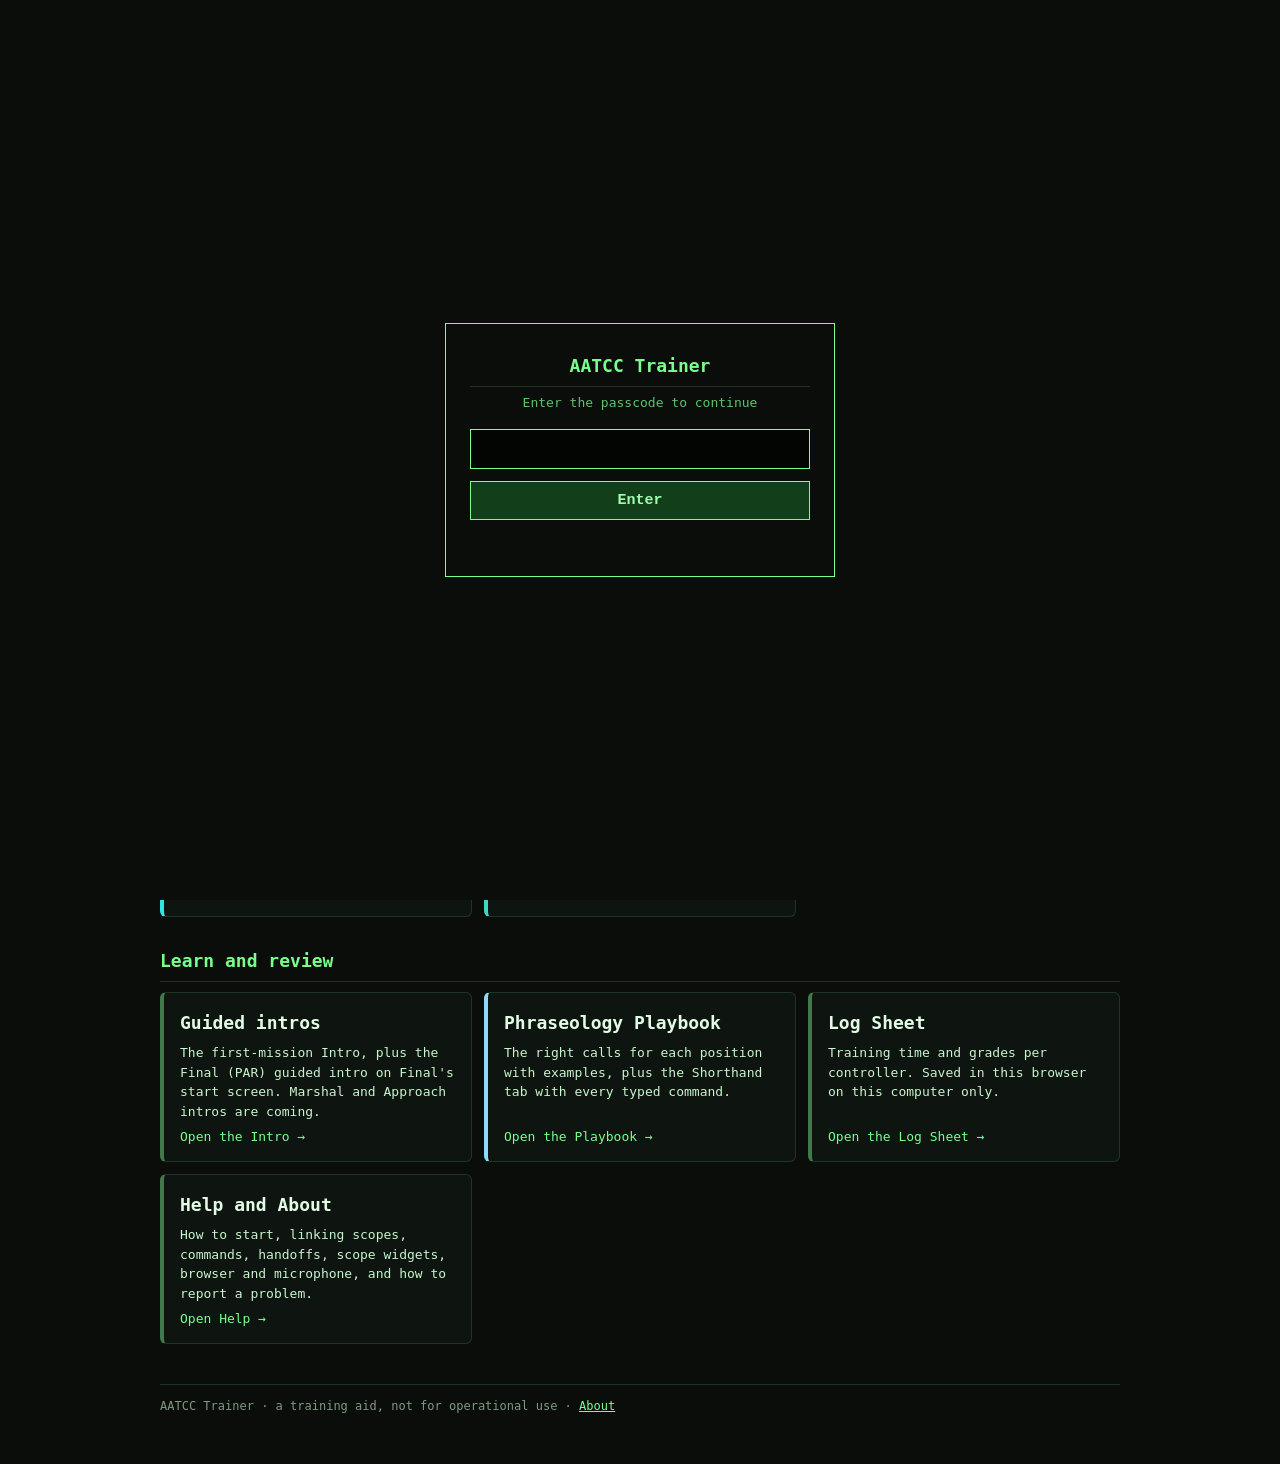
==== commit f6a31c17: "v131: Report a problem (report.js, Copy report) on every page; stronger Instructor (session bar with" ====
--- a/index.html
+++ b/index.html
@@ -1,5 +1,5 @@
 <!doctype html><html lang="en"><head>
-<script src="gate.js"></script>
+<script src="gate.js"></script><script src="report.js"></script>
 <link rel="apple-touch-icon" href="apple-touch-icon.png">
 <link rel="icon" type="image/png" sizes="192x192" href="approach-192.png">
 <meta name="apple-mobile-web-app-title" content="AATCC Trainer"><meta charset="utf-8"><meta name="viewport" content="width=device-width,initial-scale=1"><title>AATCC Trainer</title><meta name="theme-color" content="#0b0d0b">
@@ -40,18 +40,18 @@
 <div class="grid">
 <a class="card c-red" href="marshal-controller.html" target="_blank" rel="opener"><span class="t">Marshal</span><span class="f">RED FREQUENCY</span><span class="d">Check arrivals in, assign marshal holding and expected approach times, then hand them to Approach or Final.</span><span class="go">Open Marshal →</span></a>
 <a class="card c-slv" href="approach-controller.html" target="_blank" rel="opener"><span class="t">Approach</span><span class="f">SILVER FREQUENCY</span><span class="d">Take radar contact on launches and handoffs, vector up to 4 aircraft and hand them to Final.</span><span class="go">Open Approach →</span></a>
-<a class="card c-prp" href="final-controller-par-restyled.html" target="_blank" rel="opener"><span class="t">Final / PAR</span><span class="f"><span class="prp">PURPLE</span> / <span class="cop">COPPER</span> FREQUENCY</span><span class="d">Precision approach: course and glidepath calls down to the deck. Includes a guided intro with Aero on its start screen.</span><span class="go">Open Final →</span></a>
-<a class="card c-ins" href="instructor-controller.html" target="_blank" rel="opener"><span class="t">Instructor</span><span class="f">INSTRUCTOR VIEW</span><span class="d">Watch and command the aircraft on the linked scopes, pause the session, cut radar and choose when the next aircraft checks in.</span><span class="go">Open Instructor →</span></a>
-<a class="card c-tel" href="departure-controller.html" target="_blank" rel="opener"><span class="t">Departure <span class="at-tag test">TEST SCOPE</span></span><span class="f">TEAL FREQUENCY</span><span class="d">Departure position, still being built. No intro yet; expect changes.</span><span class="go">Open Departure →</span></a>
+<a class="card c-prp" href="final-controller-par-restyled.html" target="_blank" rel="opener"><span class="t">Final (PAR)</span><span class="f"><span class="prp">PURPLE</span> / <span class="cop">COPPER</span> FREQUENCY</span><span class="d">Precision approach: course and glidepath calls down to the deck. Includes a guided intro with Aero on its start screen.</span><span class="go">Open Final →</span></a>
+<a class="card c-ins" href="instructor-controller.html" target="_blank" rel="opener"><span class="t">Instructor</span><span class="f">INSTRUCTOR VIEW</span><span class="d">Run a linked session: one Start, Pause and speed for every scope, live traffic, events and a summary. Command aircraft, cut radar and choose when the next one checks in.</span><span class="go">Open Instructor →</span></a>
+<a class="card c-tel" href="departure-controller.html" target="_blank" rel="opener"><span class="t">Departure <span class="at-tag test">TEST SCOPE</span></span><span class="f">TEAL FREQUENCY</span><span class="d">Still being built: no intro yet, and it may change.</span><span class="go">Open Departure →</span></a>
 </div>
 <h2>Learn and review</h2>
 <div class="grid">
-<a class="card" href="intro.html" target="_blank" rel="opener"><span class="t">Guided intros</span><span class="d">The first-mission Intro, plus the Final / PAR guided intro on Final's start screen. Marshal and Approach intros are coming.</span><span class="go">Open the Intro →</span></a>
+<a class="card" href="intro.html" target="_blank" rel="opener"><span class="t">Guided intros</span><span class="d">The first-mission Intro, plus the Final (PAR) guided intro on Final's start screen. Marshal and Approach intros are coming.</span><span class="go">Open the Intro →</span></a>
 <a class="card c-info" href="playbook.html" target="_blank" rel="opener"><span class="t">Phraseology Playbook</span><span class="d">The right calls for each position with examples, plus the Shorthand tab with every typed command.</span><span class="go">Open the Playbook →</span></a>
 <a class="card" href="logsheet.html" target="_blank" rel="opener"><span class="t">Log Sheet</span><span class="d">Training time and grades per controller. Saved in this browser on this computer only.</span><span class="go">Open the Log Sheet →</span></a>
 <a class="card" href="help.html" target="_blank" rel="opener"><span class="t">Help and About</span><span class="d">How to start, linking scopes, commands, handoffs, scope widgets, browser and microphone, and how to report a problem.</span><span class="go">Open Help →</span></a>
 </div>
-<div class="at-foot">AATCC Trainer · prototype · a training aid, not for operational use · <a href="help.html#about">About</a></div>
+<div class="at-foot">AATCC Trainer · a training aid, not for operational use · <a href="help.html#about">About</a></div>
 </main>
 <div id="hov" role="dialog" aria-modal="true" aria-label="Settings"><div id="hp">
 <button id="hx" type="button" title="Close (Esc)">✕</button>
--- a/aatcc-theme.css
+++ b/aatcc-theme.css
@@ -59,3 +59,22 @@
 .at-scope .say{background:#0f1c12}
 .at-scope .card .row:has(#bStart){background:#031006}
 @media print{body.at-doc{background:#fff;color:#000}.at-bar{display:none!important}}
+/* v131 Report a problem (report.js): header button + dialog */
+#atBrand a.at-report,#top a.at-report{cursor:pointer}
+.at-report-fab{display:none;position:fixed;left:8px;bottom:8px;z-index:85;width:34px;height:34px;padding:0;border-radius:50%;font:15px var(--at-font);color:var(--at-dim);background:var(--at-bar);border:1px solid var(--at-line2);cursor:pointer;opacity:.8}
+.at-report-fab:hover{color:var(--at-accent);opacity:1}
+@media (max-width:950px){.at-report-fab{display:block}}
+.at-report-fab.at-report-any{display:block}
+.at-rep-back{position:fixed;inset:0;z-index:2147483000;background:rgba(2,6,3,.72);display:flex;align-items:center;justify-content:center;padding:16px;box-sizing:border-box;font-family:var(--at-font)}
+.at-rep-back[hidden]{display:none}
+.at-rep{width:min(560px,100%);max-height:calc(100vh - 32px);overflow:auto;box-sizing:border-box;background:var(--at-panel);border:1px solid var(--at-line2);border-radius:8px;padding:16px 18px;color:var(--at-text);font-size:14px;line-height:1.45;box-shadow:0 10px 40px rgba(0,0,0,.6);text-align:left}
+.at-rep-hd{display:flex;align-items:center;margin-bottom:10px}.at-rep-hd b{flex:1;color:var(--at-strong);font-size:16px;letter-spacing:.03em}
+.at-rep-x{background:none;border:1px solid transparent;color:var(--at-dim);font-size:20px;line-height:1;cursor:pointer;padding:2px 8px;border-radius:4px;min-height:0}.at-rep-x:hover{color:var(--at-strong);border-color:var(--at-line2)}
+.at-rep label{display:block;margin:10px 0 4px;color:var(--at-strong);font-size:13px}
+.at-rep textarea,.at-rep input{width:100%;box-sizing:border-box;font:14px var(--at-font);color:var(--at-strong);background:var(--at-bg);border:1px solid var(--at-line2);border-radius:var(--at-radius);padding:8px 10px;resize:vertical}
+.at-rep textarea:focus,.at-rep input:focus{outline:none;border-color:var(--at-accent)}
+.at-rep-det{margin-top:12px;font-size:12px}.at-rep-det summary{cursor:pointer;color:var(--at-dim)}.at-rep-det summary:hover{color:var(--at-accent)}
+.at-rep-det pre{white-space:pre-wrap;word-break:break-word;max-height:200px;overflow:auto;background:var(--at-bg);border:1px solid var(--at-line);border-radius:4px;padding:8px;margin:6px 0 0;color:var(--at-dim);font:12px/1.4 var(--at-font)}
+.at-rep-ft{display:flex;flex-wrap:wrap;align-items:center;gap:8px;margin-top:14px}.at-rep-ft .at-sp{flex:1}
+.at-rep-ft>span:first-child{font-size:12px;flex-basis:100%}
+.at-rep .at-muted{color:var(--at-dim)}.at-rep-ok{color:var(--at-accent)}.at-rep-bad{color:var(--at-amber)}
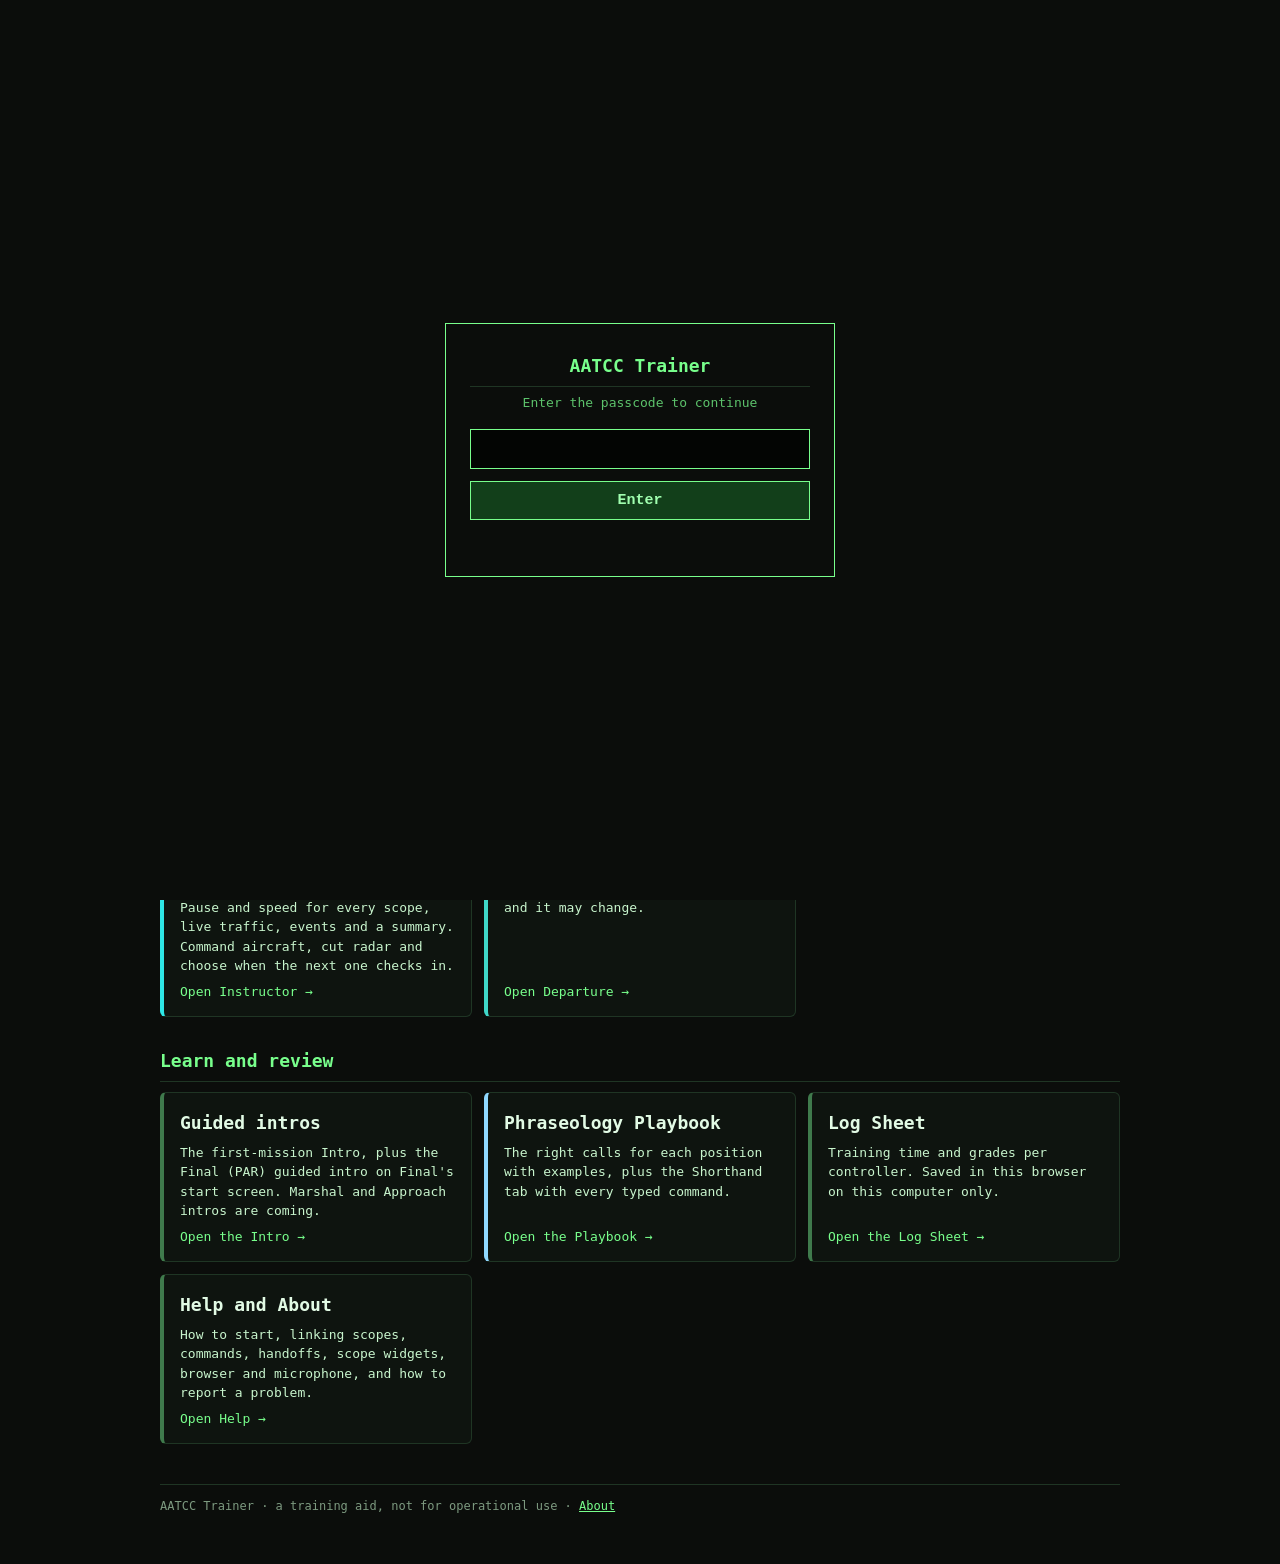
==== commit d52ec3eb: "v132: Trainee dashboard (dashboard.html: continue card, progress per position with sparklines, intro" ====
--- a/index.html
+++ b/index.html
@@ -9,6 +9,7 @@
 .hero .at-muted{margin-top:8px;font-size:13px}
 .start{display:flex;align-items:center;gap:18px;flex-wrap:wrap;margin:22px 0 4px;padding:18px 20px;border:1px solid #6b5420;border-radius:var(--at-radius);background:#141206;text-decoration:none;color:var(--at-text)}
 .start:hover{border-color:var(--at-amber);background:#1a1606}
+.start.dash{margin-top:12px;border-color:var(--at-line2);background:var(--at-panel)}.start.dash:hover{border-color:var(--at-accent);background:var(--at-hov)}.start.dash b,.start.dash .go{color:var(--at-accent)}
 .start>div{flex:1 1 380px}.start b{display:block;font-size:18px;color:#ffd27a}.start span.d{font-size:13px;color:var(--at-text)}.start .go{margin-left:auto;color:#ffd27a;font-weight:bold;white-space:nowrap}
 .grid{display:grid;grid-template-columns:repeat(auto-fill,minmax(270px,1fr));gap:12px}
 a.card{display:flex;flex-direction:column;gap:6px;min-height:150px;padding:16px 16px 14px;box-sizing:border-box;border:1px solid var(--at-line);border-left:4px solid var(--c,var(--at-line2));border-radius:var(--at-radius);background:var(--at-panel);color:var(--at-text);text-decoration:none}
@@ -30,12 +31,13 @@
 .act{font:14px var(--at-font)}
 </style></head><body class="at-doc">
 <div class="at-bar"><a class="at-brand" href="index.html"><span class="at-mark"></span><span class="at-name">AATCC Trainer</span></a><span class="at-page">Home</span><span class="at-sp"></span>
-<nav class="at-nav"><a class="at-btn" href="help.html">? Help</a><button class="at-btn" id="bHelp" type="button">⚙ Settings</button></nav></div>
+<nav class="at-nav"><a class="at-btn" href="dashboard.html">My Dashboard</a><a class="at-btn" href="help.html">? Help</a><button class="at-btn" id="bHelp" type="button">⚙ Settings</button></nav></div>
 <main class="at-wrap">
 <section class="hero"><h1>Amphibious air traffic control training</h1>
 <p>Radar scopes for practicing AATCC aboard USS Wasp: check aircraft in at Marshal, vector them on Approach and talk them down on the Final PAR, by voice or by typing. Open each position in its own tab and link them to run a full recovery together.</p>
 <p class="at-muted">A training aid. Not for operational use.</p></section>
 <a class="start" href="intro.html" target="_blank" rel="opener"><div><b>New here? Start the guided Intro</b><span class="d">About 20 minutes with Aero: the radar scope, the flow of a recovery and the radio calls, then you bring one aircraft aboard yourself.</span></div><span class="go">Start ▸</span></a>
+<a class="start dash" href="dashboard.html"><div><b>My dashboard</b><span class="d">Your progress: what to practice next, time and grades for each position, intro progress and recent sessions.</span></div><span class="go">Open ▸</span></a>
 <h2>Positions</h2>
 <div class="grid">
 <a class="card c-red" href="marshal-controller.html" target="_blank" rel="opener"><span class="t">Marshal</span><span class="f">RED FREQUENCY</span><span class="d">Check arrivals in, assign marshal holding and expected approach times, then hand them to Approach or Final.</span><span class="go">Open Marshal →</span></a>
